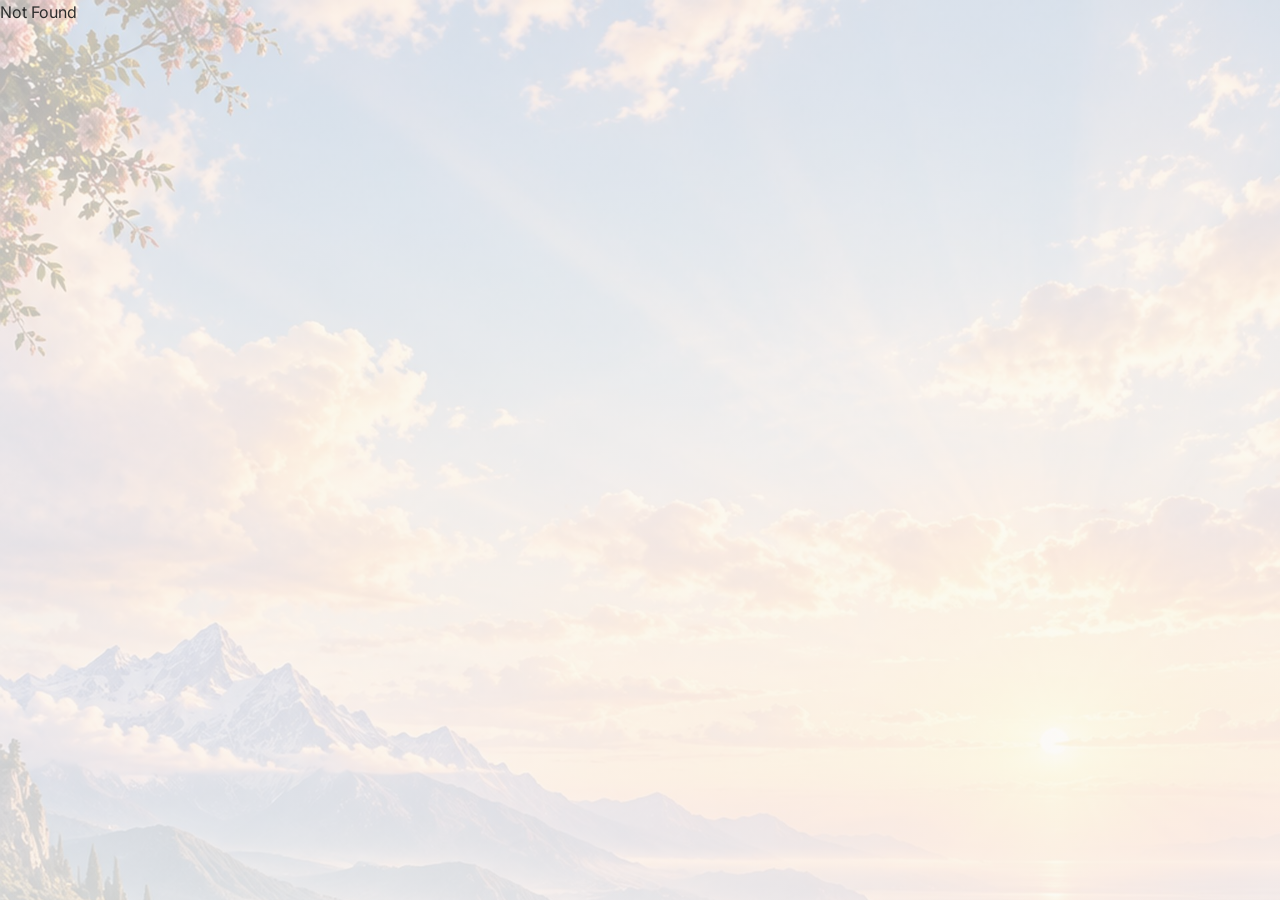
==== collection.html @ fe7832cb "Add Enlightening Vibrations site mirror from bay-aurora-blaze-jade.grok.me Static HTML pages, assets" ====
<!DOCTYPE html><html lang="en"><head><meta name="twitter:card" content="summary_large_image"><meta property="og:title" content="Enlightening Vibrations"><meta property="og:image" content="https://bay-aurora-blaze-jade.grok.me/og.jpg"><meta property="og:image:width" content="1200"><meta property="og:image:height" content="630"><meta charSet="utf-8"/><meta name="viewport" content="width=device-width, initial-scale=1"/><link rel="preload" as="image" href="assets/brand-logo-header.png"/><link rel="preload" as="image" href="assets/icon-search.svg"/><link rel="preload" as="image" href="assets/icon-user.svg"/><link rel="preload" as="image" href="assets/icon-cart.svg"/><link rel="preload" as="image" href="assets/vc-lifestyle-watching.jpg"/><link rel="preload" as="image" href="assets/vc-wallart-romance.jpg"/><link rel="preload" as="image" href="assets/vc-pillow-romance.jpg"/><link rel="preload" as="image" href="assets/vc-blanket-romance.jpg"/><link rel="preload" as="image" href="assets/vc-blanket-meditation.jpg"/><link rel="preload" as="image" href="assets/vc-journal-abundance.jpg"/><link rel="stylesheet" href="assets/styles-DirQ-Mpy.css" data-precedence="default"/><link rel="stylesheet" href="https://fonts.googleapis.com/css2?family=Cormorant+Garamond:ital,wght@0,500;0,600;0,700;1,500;1,600&amp;family=Great+Vibes&amp;family=Inter:wght@400;500;600;700&amp;display=swap" data-precedence="default"/><link rel="preload" as="image" href="assets/vc-mug-paris-cafe.jpg"/><link rel="preload" as="image" href="assets/vc-candle-ev-logo.jpg"/><link rel="preload" as="image" href="assets/vc-dream-canvas.jpg"/><link rel="preload" as="image" href="assets/vc-card-deck-visions.jpg"/><link rel="preload" as="image" href="assets/brand-logo-footer.png"/><link rel="preload" as="image" href="assets/icon-fb.svg"/><link rel="preload" as="image" href="assets/icon-ig.svg"/><link rel="preload" as="image" href="assets/icon-x.svg"/><link rel="preload" as="image" href="assets/icon-yt.svg"/><title>Vision Collection — Enlightening Vibrations</title><meta name="theme-color" content="#4B2E6F"/><meta name="description" content="Surround yourself with what you’re creating—personalized pillows, wall art, blankets, journals, candles, and more daily reminders of the life you’re making real."/><link rel="modulepreload" href="assets/index-1QzvGEkZ.js"/><link rel="modulepreload" href="assets/collection-C42Vhcyr.js"/><link rel="modulepreload" href="assets/site-chrome-ChL8i2is.js"/><link rel="icon" type="image/svg+xml" href="favicon.svg"/><link rel="manifest" href="__grok/manifest.webmanifest"/><link rel="apple-touch-icon" href="__grok/icon-180.png"/><link rel="preconnect" href="https://fonts.googleapis.com"/><link rel="preconnect" href="https://fonts.gstatic.com" crossorigin="anonymous"/><meta name="apple-mobile-web-app-title" content="Enlightening Vibrations"><meta name="apple-mobile-web-app-status-bar-style" content="black"><meta name="grok-project-id" content="01a0a848-1650-7420-8c02-9f4e0fd79ec8"><script src="https://grok.com/grok-app-builder/extensions.js" data-project-id="01a0a848-1650-7420-8c02-9f4e0fd79ec8" defer></script><meta property="grok:app_id" content="01a0a848-1650-7420-8c02-9f4e0fd79ec8"></head><body><!--$--><a class="sr-only" href="collection.html#main">Skip to content</a><header class="site-header"><div class="container header-inner"><a aria-label="Enlightening Vibrations home" href="index.html" class="logo"><img src="assets/brand-logo-header.png" alt="Enlightening Vibrations" width="108" height="68" class="logo-mark"/></a><button class="menu-toggle" type="button" aria-label="Open menu" aria-expanded="false" aria-controls="primary-nav"><span></span><span></span><span></span></button><nav class="nav-main" id="primary-nav" aria-label="Primary"><a href="index.html">Home</a><a href="create.html">Create your vision</a><a aria-current="page" class="active active" href="collection.html" data-status="active">Vision collection</a><a href="tools.html">Frequency tools</a><a href="partners.html">Partners</a><a href="mission.html">Mission</a><a href="https://bay-aurora-blaze-jade.grok.me/cdn-cgi/l/email-protection#2b5d42494e586b4e4547424c435f4e4542454c5d4249594a5f4244455805484446">Contact</a></nav><div class="header-actions"><form class="search-form" role="search" aria-label="Site search"><img src="assets/icon-search.svg" alt="" width="16" height="16"/><label class="sr-only" for="_R_d6_">Search</label><input id="_R_d6_" type="search" placeholder="Search..." name="q"/></form><button class="icon-btn" type="button" aria-label="Account" data-coming-soon="Account (opens after launch)"><img src="assets/icon-user.svg" alt="" width="18" height="18"/></button><button class="icon-btn" type="button" aria-label="Cart, 0 items" data-coming-soon="Purchasing (opens after launch)"><img src="assets/icon-cart.svg" alt="" width="18" height="18"/><span class="cart-badge" aria-hidden="true">0</span></button></div></div></header><main id="main"><section class="page-hero page-hero--vc" aria-labelledby="vc-hero"><div class="vc-dream-anim" aria-hidden="true"><div class="vc-mist vc-mist--a" style="--d:0.0s"></div><div class="vc-mist vc-mist--b" style="--d:1.4s"></div><div class="vc-mist vc-mist--c" style="--d:2.8s"></div><div class="vc-mist vc-mist--d" style="--d:4.2s"></div><span class="vc-dream-mote" style="left:40.4%;top:21.5%;--d:6.3s;--t:5.7s;--s:12px"></span><span class="vc-dream-mote" style="left:83.1%;top:64.7%;--d:0.9s;--t:7.5s;--s:4px"></span><span class="vc-dream-mote" style="left:59.6%;top:43.4%;--d:2.3s;--t:4.8s;--s:6px"></span><span class="vc-dream-star" style="left:14.3%;top:76.8%;--d:2.4s;--t:3.5s;--s:5px"></span><span class="vc-dream-star" style="left:85.6%;top:24.1%;--d:6.4s;--t:7.4s;--s:12px"></span><span class="vc-dream-star" style="left:76.7%;top:7.2%;--d:3.5s;--t:4.6s;--s:8px"></span><span class="vc-dream-star" style="left:50.1%;top:47.7%;--d:2.7s;--t:3.5s;--s:8px"></span><span class="vc-dream-mote" style="left:70.5%;top:61.3%;--d:6.2s;--t:3.3s;--s:12px"></span><span class="vc-dream-mote" style="left:39.2%;top:34.4%;--d:1.5s;--t:4.8s;--s:12px"></span><span class="vc-dream-mote" style="left:83.6%;top:66.4%;--d:4.0s;--t:5.6s;--s:8px"></span><span class="vc-dream-star" style="left:35.6%;top:64.8%;--d:3.6s;--t:5.5s;--s:7px"></span><span class="vc-dream-star" style="left:47.7%;top:59.8%;--d:6.7s;--t:6.6s;--s:8px"></span><span class="vc-dream-mote" style="left:6.2%;top:33.0%;--d:1.7s;--t:4.9s;--s:6px"></span><span class="vc-dream-mote" style="left:55.2%;top:69.6%;--d:1.0s;--t:4.5s;--s:5px"></span><span class="vc-dream-mote" style="left:73.3%;top:43.0%;--d:3.3s;--t:3.4s;--s:8px"></span><span class="vc-dream-star" style="left:94.3%;top:88.7%;--d:5.1s;--t:6.0s;--s:5px"></span><span class="vc-dream-glint" style="left:31.2%;top:58.5%;--d:2.0s;--t:7.0s;--s:6px"></span><span class="vc-dream-star" style="left:85.7%;top:84.7%;--d:1.3s;--t:6.3s;--s:3px"></span><span class="vc-dream-glint" style="left:18.6%;top:65.0%;--d:6.4s;--t:6.4s;--s:10px"></span><span class="vc-dream-star" style="left:72.9%;top:55.1%;--d:5.8s;--t:4.6s;--s:3px"></span><span class="vc-dream-star" style="left:89.4%;top:36.8%;--d:2.2s;--t:6.9s;--s:7px"></span><span class="vc-dream-glint" style="left:44.6%;top:64.9%;--d:2.8s;--t:6.6s;--s:7px"></span><span class="vc-dream-star" style="left:40.1%;top:32.1%;--d:2.6s;--t:3.7s;--s:6px"></span><span class="vc-dream-mote" style="left:33.5%;top:89.5%;--d:5.1s;--t:6.4s;--s:8px"></span><span class="vc-dream-star" style="left:4.6%;top:34.0%;--d:0.1s;--t:7.4s;--s:10px"></span><span class="vc-dream-star" style="left:66.6%;top:22.9%;--d:6.9s;--t:4.9s;--s:5px"></span><span class="vc-dream-mote" style="left:63.4%;top:22.8%;--d:5.5s;--t:3.6s;--s:6px"></span><span class="vc-dream-mote" style="left:71.7%;top:64.1%;--d:3.7s;--t:3.3s;--s:5px"></span><span class="vc-dream-star" style="left:89.1%;top:34.3%;--d:3.9s;--t:6.1s;--s:6px"></span><span class="vc-dream-star" style="left:92.1%;top:23.3%;--d:2.7s;--t:6.5s;--s:3px"></span><span class="vc-dream-mote" style="left:52.6%;top:72.3%;--d:7.0s;--t:4.7s;--s:4px"></span><span class="vc-dream-star" style="left:32.7%;top:22.9%;--d:5.5s;--t:4.8s;--s:10px"></span><span class="vc-dream-star" style="left:14.4%;top:15.4%;--d:2.2s;--t:6.1s;--s:5px"></span><span class="vc-dream-mote" style="left:38.6%;top:69.7%;--d:2.1s;--t:6.9s;--s:4px"></span><span class="vc-dream-mote" style="left:37.9%;top:48.7%;--d:4.3s;--t:5.6s;--s:6px"></span><span class="vc-dream-star" style="left:38.0%;top:23.8%;--d:5.0s;--t:3.6s;--s:3px"></span><span class="vc-dream-star" style="left:25.6%;top:42.7%;--d:6.5s;--t:2.9s;--s:6px"></span><span class="vc-dream-mote" style="left:81.5%;top:27.6%;--d:2.6s;--t:6.1s;--s:10px"></span><span class="vc-dream-glint" style="left:33.2%;top:36.9%;--d:2.1s;--t:5.6s;--s:12px"></span><span class="vc-dream-glint" style="left:32.9%;top:73.4%;--d:0.1s;--t:4.5s;--s:7px"></span><span class="vc-dream-star" style="left:51.0%;top:60.2%;--d:5.3s;--t:3.6s;--s:5px"></span><span class="vc-dream-mote" style="left:6.1%;top:31.1%;--d:3.3s;--t:4.6s;--s:5px"></span><span class="vc-dream-star" style="left:13.4%;top:31.8%;--d:5.4s;--t:7.0s;--s:5px"></span><span class="vc-dream-mote" style="left:24.4%;top:26.9%;--d:2.3s;--t:5.1s;--s:5px"></span><span class="vc-dream-mote" style="left:87.8%;top:27.1%;--d:1.8s;--t:4.0s;--s:5px"></span><span class="vc-dream-star" style="left:18.5%;top:64.4%;--d:4.2s;--t:7.2s;--s:7px"></span><span class="vc-dream-mote" style="left:13.2%;top:11.6%;--d:4.4s;--t:7.2s;--s:5px"></span><span class="vc-dream-mote" style="left:64.5%;top:43.9%;--d:6.2s;--t:7.4s;--s:10px"></span><span class="vc-dream-mote" style="left:91.7%;top:10.0%;--d:0.8s;--t:5.0s;--s:8px"></span><span class="vc-dream-star" style="left:64.7%;top:39.6%;--d:1.7s;--t:6.0s;--s:4px"></span><span class="vc-dream-mote" style="left:21.9%;top:50.7%;--d:5.7s;--t:6.5s;--s:5px"></span><span class="vc-dream-mote" style="left:66.1%;top:40.9%;--d:5.2s;--t:6.7s;--s:7px"></span><span class="vc-dream-star" style="left:88.2%;top:42.2%;--d:3.5s;--t:5.2s;--s:8px"></span><span class="vc-dream-star" style="left:71.8%;top:5.6%;--d:3.7s;--t:3.6s;--s:8px"></span><span class="vc-dream-star" style="left:4.6%;top:65.6%;--d:5.8s;--t:4.1s;--s:12px"></span><span class="vc-dream-glint" style="left:53.7%;top:55.3%;--d:2.9s;--t:4.2s;--s:5px"></span><span class="vc-dream-mote" style="left:51.9%;top:32.7%;--d:2.0s;--t:3.1s;--s:5px"></span><span class="vc-dream-star" style="left:44.9%;top:39.5%;--d:4.6s;--t:3.9s;--s:8px"></span><span class="vc-dream-glint" style="left:55.4%;top:65.9%;--d:4.6s;--t:4.4s;--s:4px"></span><span class="vc-dream-mote" style="left:41.8%;top:79.7%;--d:1.1s;--t:5.4s;--s:4px"></span><span class="vc-dream-star" style="left:59.3%;top:83.1%;--d:0.9s;--t:3.9s;--s:5px"></span><span class="vc-dream-star" style="left:58.4%;top:63.3%;--d:2.7s;--t:3.3s;--s:5px"></span><span class="vc-dream-mote" style="left:72.3%;top:58.3%;--d:0.3s;--t:3.9s;--s:5px"></span><span class="vc-dream-star" style="left:55.3%;top:48.9%;--d:2.8s;--t:4.1s;--s:10px"></span><span class="vc-dream-glint" style="left:43.2%;top:80.8%;--d:4.8s;--t:2.8s;--s:4px"></span><span class="vc-dream-glint" style="left:49.8%;top:52.4%;--d:0.0s;--t:3.0s;--s:4px"></span><span class="vc-dream-star" style="left:88.0%;top:60.9%;--d:3.6s;--t:4.8s;--s:4px"></span><span class="vc-dream-star" style="left:52.4%;top:31.6%;--d:4.7s;--t:2.6s;--s:10px"></span><span class="vc-dream-mote" style="left:50.5%;top:72.9%;--d:3.4s;--t:3.3s;--s:6px"></span><span class="vc-dream-glint" style="left:57.7%;top:47.2%;--d:4.8s;--t:5.4s;--s:8px"></span><span class="vc-dream-glint" style="left:67.2%;top:28.4%;--d:3.5s;--t:4.3s;--s:6px"></span><span class="vc-dream-mote" style="left:51.0%;top:28.0%;--d:0.3s;--t:3.0s;--s:6px"></span><span class="vc-dream-mote" style="left:50.8%;top:44.1%;--d:4.6s;--t:2.3s;--s:5px"></span><span class="vc-dream-glint" style="left:73.5%;top:63.3%;--d:2.5s;--t:4.9s;--s:6px"></span><span class="vc-dream-mote" style="left:64.7%;top:64.1%;--d:0.5s;--t:4.8s;--s:6px"></span><span class="vc-dream-star" style="left:73.4%;top:71.5%;--d:0.8s;--t:4.1s;--s:6px"></span><span class="vc-dream-star" style="left:47.6%;top:69.7%;--d:1.5s;--t:5.0s;--s:10px"></span><span class="vc-dream-glint" style="left:64.8%;top:26.1%;--d:2.2s;--t:3.6s;--s:4px"></span><span class="vc-dream-mote" style="left:68.7%;top:73.8%;--d:2.4s;--t:3.1s;--s:6px"></span><span class="vc-dream-glint" style="left:32.4%;top:66.7%;--d:4.6s;--t:4.4s;--s:4px"></span></div><div class="container"><p class="eyebrow">Vision Collection</p><h1 id="vc-hero">Live Inside Your Dream</h1><p>Bring what you’re creating into everyday life—art, textiles, and rituals that keep the dream close.</p></div></section><section class="mission-content vc-wrap"><div class="container"><p class="mission-lead">See yourself in the life you desire, then surround yourself with it. Fill your environment with artful reminders of what you’re creating—pillows, blankets, wall art, journals, and more. Keep your vision always in view.</p><div class="vc-feature"><img src="assets/vc-lifestyle-watching.jpg" alt="Woman outdoors watching her personalized romance vision video on a laptop at sunset" width="1400" height="800"/><div class="vc-feature-copy"><p class="eyebrow">Featured scene</p><h2>Romance on the shore</h2><p>A love story you can live with—hand in hand at golden hour. Start with a personalized photo or video, then carry the same scene into your space.</p><a class="btn btn-primary" href="create.html">Create this scene →</a></div></div><section class="vc-immerse" aria-labelledby="vc-immerse-title"><div class="vc-immerse-inner"><p class="eyebrow">Vision Collection</p><h2 id="vc-immerse-title">Live Inside What You’re Creating</h2><p class="vc-immerse-sub">Artfully designed print-on-demand pieces to surround you with beauty and intention.</p><div class="vc-immerse-grid vc-immerse-grid--continue"><article class="vc-mini-card vc-mini-card--landscape"><img src="assets/vc-wallart-romance.jpg" alt="Landscape relationship wall art in a white wood frame above a console table with vase—couple on the beach at sunset" width="800" height="600"/><h3>Relationship Wall Art</h3><a href="collection.html#" data-coming-soon="Relationship Wall Art">Shop now</a></article><article class="vc-mini-card"><img src="assets/vc-pillow-romance.jpg" alt="Relationship throw pillow with beach sunset couple" width="600" height="480"/><h3>Relationship Pillow</h3><a href="collection.html#" data-coming-soon="Relationship Pillow">Shop now</a></article><article class="vc-mini-card"><img src="assets/vc-blanket-romance.jpg" alt="Relationship throw blanket with romantic beach sunset scene" width="600" height="480"/><h3>Relationship Throw Blanket</h3><a href="collection.html#" data-coming-soon="Relationship Throw Blanket">Shop now</a></article><article class="vc-mini-card"><img src="assets/vc-blanket-meditation.jpg" alt="Meditation throw blanket with temple lotus scene on a white sofa" width="600" height="480"/><h3>Meditation Throw</h3><a href="collection.html#" data-coming-soon="Meditation Throw">Shop now</a></article><article class="vc-mini-card"><img src="assets/vc-journal-abundance.jpg" alt="Abundance journal hardcover with wealth vision cover art" width="600" height="480"/><h3>Abundance Journal</h3><a href="collection.html#" data-coming-soon="Abundance Journal">Shop now</a></article><article class="vc-mini-card"><img src="assets/vc-mug-paris-cafe.jpg" alt="Personalized Paris vision mug on a cafe table" width="600" height="480"/><h3>Vision Mug</h3><a href="collection.html#" data-coming-soon="Vision Mug">From $32</a></article><article class="vc-mini-card"><img src="assets/vc-candle-ev-logo.jpg" alt="Short white glass Vision Candle with colorful Enlightening Vibrations lotus logo, lit by a long match" width="1000" height="1000"/><h3>Vision Candle</h3><a href="collection.html#" data-coming-soon="Vision Candle">Shop now</a></article><article class="vc-mini-card"><img src="assets/vc-dream-canvas.jpg" alt="Dream canvas — mystical blue forest with a couple silhouetted in glowing light" width="1000" height="800"/><h3>Dream Canvas</h3><a href="create.html">Start with your photo →</a></article><article class="vc-mini-card vc-mini-card--wide"><img src="assets/vc-card-deck-visions.jpg" alt="Vision card deck fanned out with crystals — Inspired Travel, Freedom &amp; Flow, and abundance affirmations" width="900" height="600"/><h3>Vision Card Deck</h3><p class="vc-mini-blurb">Oracle-style cards featuring your scenes—plus affirmation backs like “I easily receive and give financial abundance.”</p><a href="collection.html#" data-coming-soon="Vision Card Deck">Shop now</a></article></div></div></section><div class="mission-cta-band mission-cta-band--magic vc-cta-dream" style="margin-top:3rem"><div class="vc-cta-dream-bg" aria-hidden="true"></div><div class="mission-cta-sparks" aria-hidden="true"><span class="spark spark--star spark--md spark--blink" style="left:12%;top:28%;--d:0.4s;--t:1.8s"></span><span class="spark spark--dot spark--sm spark--blink" style="left:22%;top:62%;--d:1.1s;--t:2.1s"></span><span class="spark spark--star spark--lg spark--blink" style="left:35%;top:18%;--d:0.2s;--t:1.5s"></span><span class="spark spark--star spark--sm spark--blink" style="left:48%;top:72%;--d:1.6s;--t:2.4s"></span><span class="spark spark--dot spark--md spark--blink" style="left:58%;top:34%;--d:0.8s;--t:1.7s"></span><span class="spark spark--star spark--md spark--blink" style="left:68%;top:58%;--d:2.0s;--t:2.2s"></span><span class="spark spark--star spark--sm spark--blink" style="left:78%;top:22%;--d:0.5s;--t:1.9s"></span><span class="spark spark--dot spark--sm spark--blink" style="left:88%;top:66%;--d:1.3s;--t:2.0s"></span><span class="spark spark--star spark--lg spark--blink" style="left:18%;top:78%;--d:2.2s;--t:1.6s"></span><span class="spark spark--star spark--md spark--blink" style="left:42%;top:42%;--d:0.9s;--t:2.3s"></span><span class="spark spark--dot spark--lg spark--blink" style="left:72%;top:40%;--d:1.7s;--t:1.4s"></span><span class="spark spark--star spark--sm spark--blink" style="left:92%;top:48%;--d:0.3s;--t:2.5s"></span><span class="spark spark--star spark--md spark--blink" style="left:8%;top:48%;--d:1.4s;--t:1.9s"></span><span class="spark spark--dot spark--sm spark--blink" style="left:55%;top:16%;--d:2.1s;--t:2.0s"></span><span class="spark spark--star spark--sm spark--blink" style="left:30%;top:55%;--d:0.6s;--t:1.7s"></span><span class="spark spark--star spark--md spark--blink" style="left:5%;top:20%;--d:0.1s;--t:2.0s"></span><span class="spark spark--dot spark--sm spark--blink" style="left:15%;top:40%;--d:1.0s;--t:1.8s"></span><span class="spark spark--star spark--lg spark--blink" style="left:25%;top:70%;--d:1.9s;--t:2.2s"></span><span class="spark spark--star spark--sm spark--blink" style="left:38%;top:12%;--d:0.7s;--t:1.6s"></span><span class="spark spark--dot spark--md spark--blink" style="left:50%;top:55%;--d:2.3s;--t:2.1s"></span><span class="spark spark--star spark--md spark--blink" style="left:62%;top:25%;--d:0.4s;--t:1.9s"></span><span class="spark spark--star spark--sm spark--blink" style="left:74%;top:75%;--d:1.5s;--t:2.4s"></span><span class="spark spark--dot spark--lg spark--blink" style="left:82%;top:38%;--d:2.6s;--t:1.7s"></span><span class="spark spark--star spark--md spark--blink" style="left:95%;top:58%;--d:0.8s;--t:2.0s"></span><span class="spark spark--star spark--sm spark--blink" style="left:45%;top:85%;--d:1.2s;--t:1.5s"></span></div><div class="mission-cta-inner"><p class="mission-cta-sparkle" aria-hidden="true">✦   ✧   ✦</p><h2>Your dream, in your everyday</h2><p>Create the photo or video first—then we’ll help you surround yourself with matching pieces.</p><a class="btn btn-teal btn-lg mission-cta-btn" href="create.html">Start creating →</a></div></div></div></section></main><footer class="site-footer"><div class="container footer-inner"><div class="footer-brand"><img class="logo-footer" src="assets/brand-logo-footer.png" alt="Enlightening Vibrations" width="160" height="122"/><p class="footer-tagline">A Higher Vibration. A Brighter You.</p><div class="socials" aria-label="Social media"><a href="collection.html#" data-coming-soon="Facebook" aria-label="Facebook"><img src="assets/icon-fb.svg" alt="" width="16" height="16"/></a><a href="collection.html#" data-coming-soon="Instagram" aria-label="Instagram"><img src="assets/icon-ig.svg" alt="" width="16" height="16"/></a><a href="collection.html#" data-coming-soon="X" aria-label="X"><img src="assets/icon-x.svg" alt="" width="16" height="16"/></a><a href="collection.html#" data-coming-soon="YouTube" aria-label="YouTube"><img src="assets/icon-yt.svg" alt="" width="16" height="16"/></a></div></div><div class="footer-col"><h4>Join Our Community</h4><p>Receive inspiration, new products, and special offerings.</p><form class="newsletter-form"><label class="sr-only" for="_R_d6H1_">Email address</label><input id="_R_d6H1_" type="email" placeholder="Your email address" required="" autoComplete="email" name="email"/><button class="btn btn-teal" type="submit">Subscribe</button></form></div><div class="footer-col"><h4>Explore</h4><ul><li><a href="index.html">Home</a></li><li><a href="create.html">Create Your Vision</a></li><li><a class="active" href="collection.html" data-status="active" aria-current="page">Vision Collection</a></li><li><a href="tools.html">Frequency Tools</a></li><li><a href="partners.html">Partners</a></li><li><a href="mission.html">Mission</a></li><li><a href="https://bay-aurora-blaze-jade.grok.me/cdn-cgi/l/email-protection#65130c07001625000b090c020d11000b0c0b02130c071704110c0a0b164b060a08">Contact</a></li></ul></div><div class="footer-col"><h4>Customer Care</h4><ul><li><a href="collection.html#" data-coming-soon="FAQ">FAQ</a></li><li><a href="collection.html#" data-coming-soon="Shipping">Shipping</a></li><li><a href="collection.html#" data-coming-soon="Returns">Returns &amp; Refunds</a></li><li><a href="https://bay-aurora-blaze-jade.grok.me/cdn-cgi/l/email-protection#32445b50574172575c5e5b555a46575c5b5c55445b504053465b5d5c411c515d5f">Contact</a></li><li><a href="create.html">Create Your Vision Form</a></li></ul></div><div class="footer-col"><h4>Legal</h4><ul><li><a href="collection.html#" data-coming-soon="Privacy Policy">Privacy Policy</a></li><li><a href="collection.html#" data-coming-soon="Terms">Terms &amp; Conditions</a></li><li><a href="collection.html#" data-coming-soon="Accessibility">Accessibility</a></li></ul></div></div><div class="container footer-bottom"><p>© 2026 Enlightening Vibrations.</p></div></footer><div class="toast" role="status" aria-live="polite"></div><button type="button" class="gg-fab" aria-expanded="false" aria-controls="vibration-guide"><span class="gg-fab-mark" aria-hidden="true"><svg xmlns="http://www.w3.org/2000/svg" width="18" height="18" viewBox="0 0 24 24" fill="none" stroke="currentColor" stroke-width="2" stroke-linecap="round" stroke-linejoin="round" class="lucide lucide-audio-lines" aria-hidden="true"><path d="M2 10v3"></path><path d="M6 6v11"></path><path d="M10 3v18"></path><path d="M14 8v7"></path><path d="M18 5v13"></path><path d="M22 10v3"></path></svg></span><span class="gg-fab-label">Ask the Guide</span></button><!--/$--><script data-cfasync="false" src="cdn-cgi/scripts/5c5dd728/cloudflare-static/email-decode.min.js"></script><script class="$tsr" id="$tsr-stream-barrier">(self.$R=self.$R||{})["tsr"]=[];self.$_TSR={h(){this.hydrated=!0,this.c()},e(){this.streamEnded=!0,this.c()},c(){this.hydrated&&this.streamEnded&&(delete self.$_TSR,delete self.$R.tsr)},p(e){this.initialized?e():this.buffer.push(e)},buffer:[]};$_TSR.router=($R=>$R[0]={manifest:$R[1]={routes:$R[2]={__root__:$R[3]={preloads:$R[4]=["/assets/index-1QzvGEkZ.js"],scripts:$R[5]=[$R[6]={attrs:$R[7]={type:"module",async:!0,src:"/assets/index-1QzvGEkZ.js"}}]},"/collection":$R[8]={preloads:$R[9]=["/assets/collection-C42Vhcyr.js","/assets/site-chrome-ChL8i2is.js"]}}},matches:$R[10]=[$R[11]={i:"__root__",u:1790783462347,s:"success",ssr:!0},$R[12]={i:"collectioncollection",u:1790783462347,s:"success",ssr:!0}]})($R["tsr"]);$_TSR.e();document.currentScript.remove()</script><script type="module" async="" src="assets/index-1QzvGEkZ.js"></script></body></html>
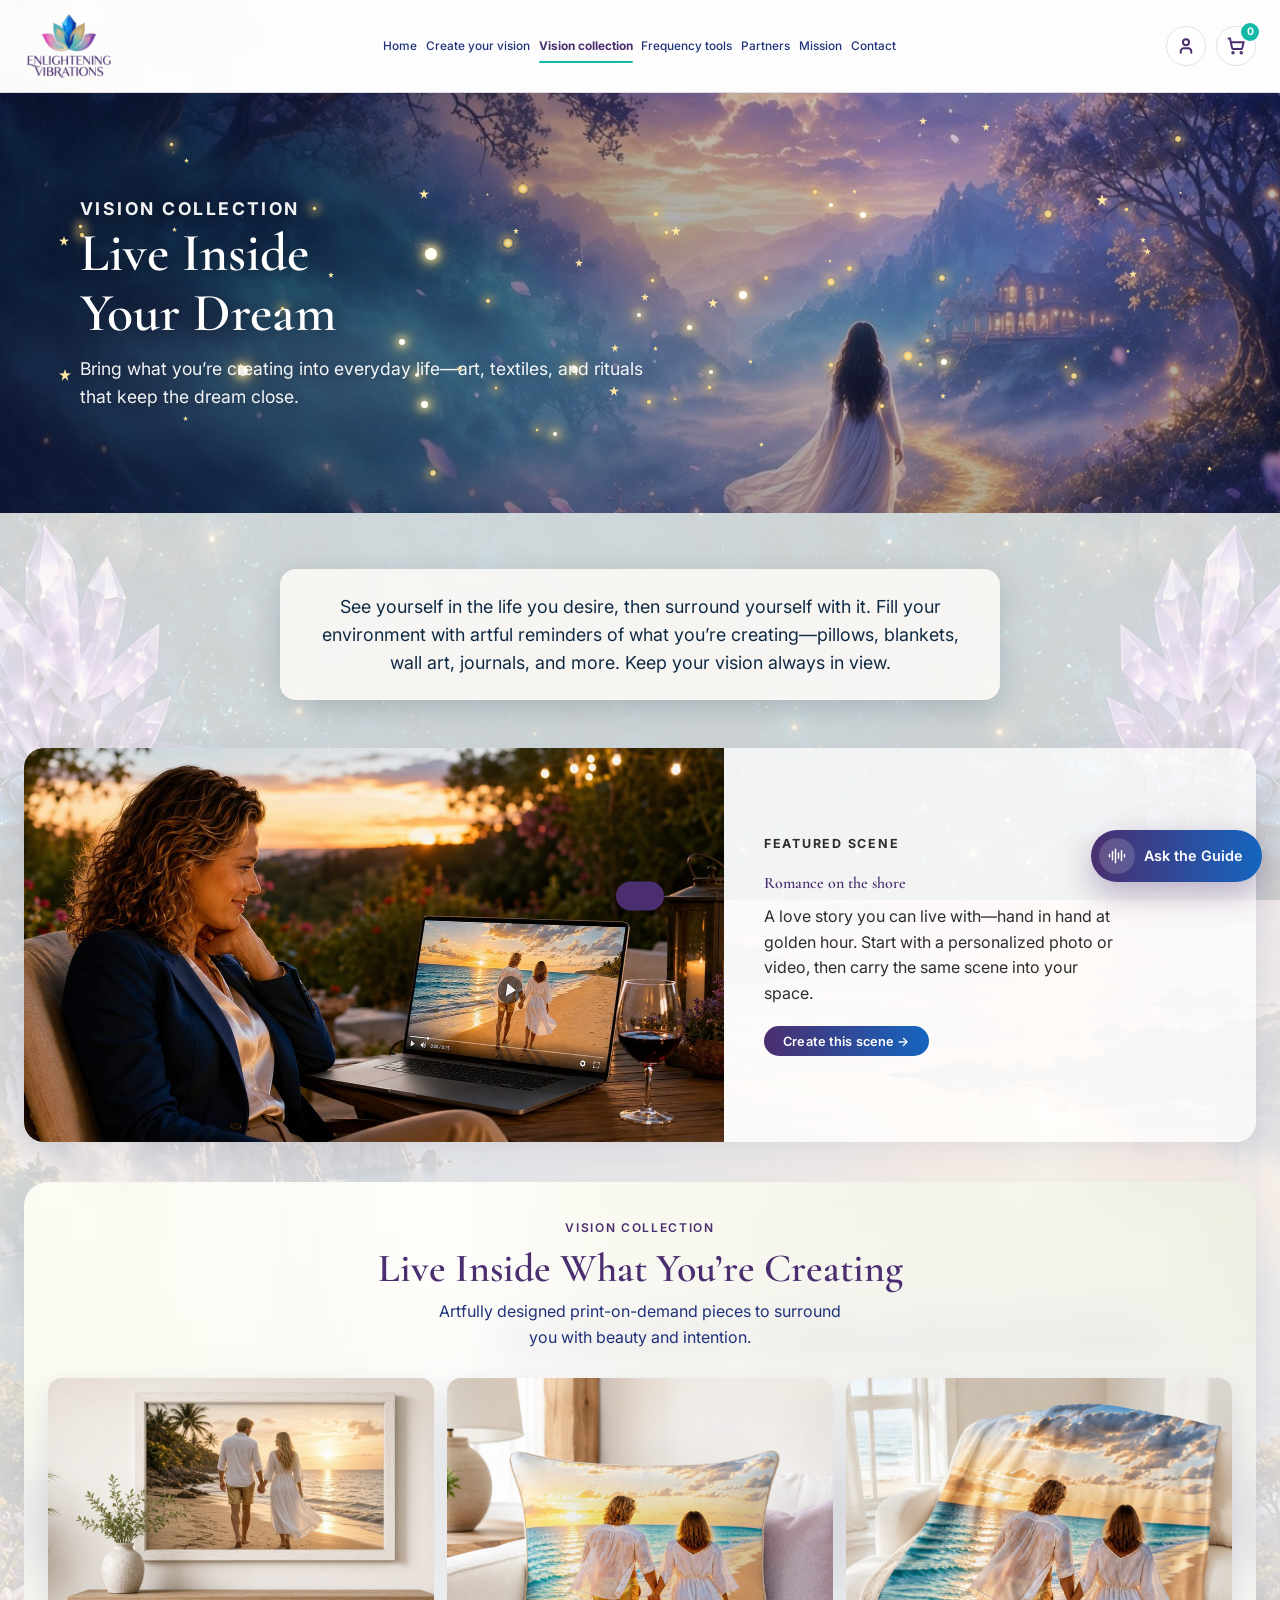
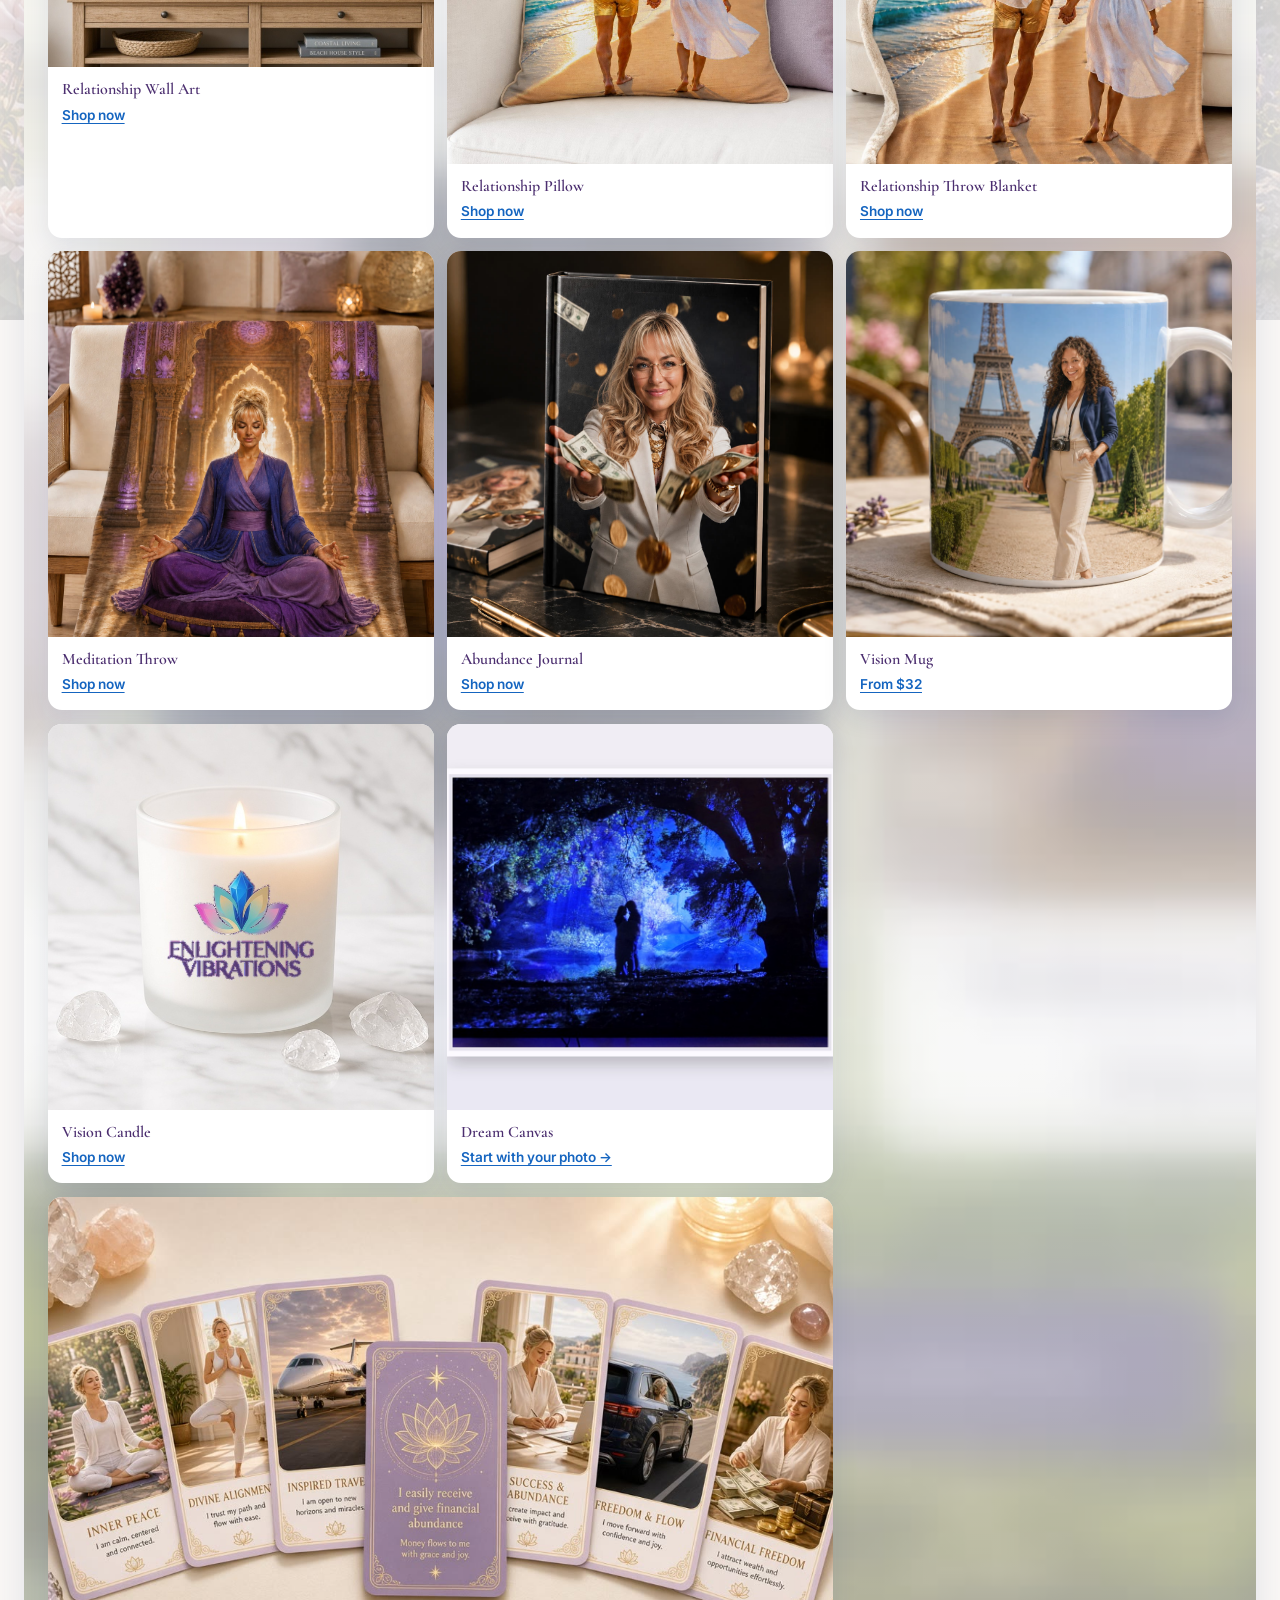
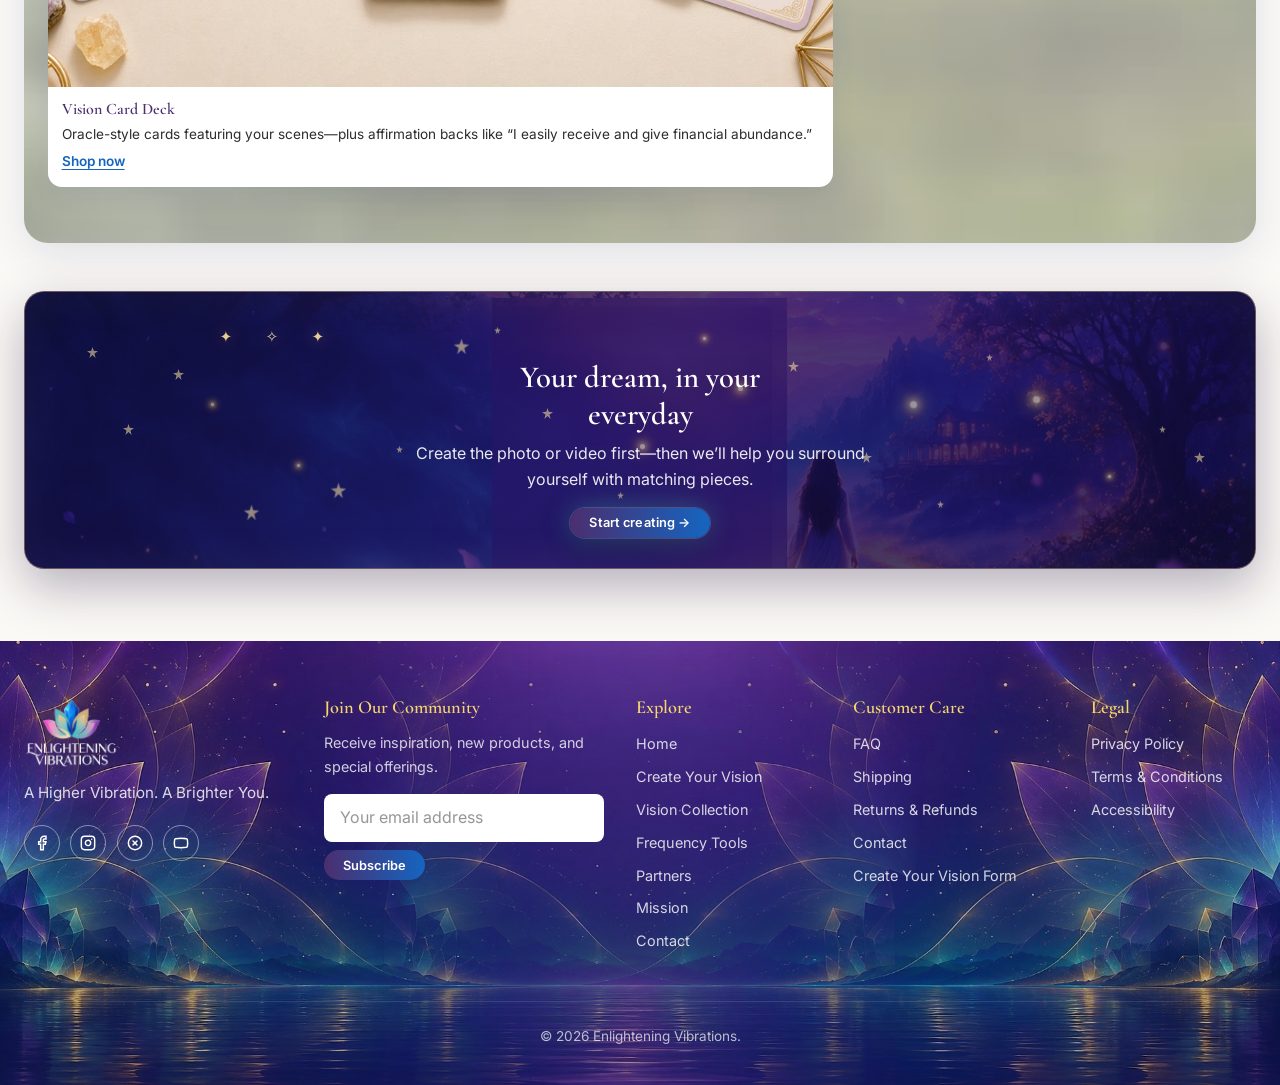
==== commit fd4b09b2: "Load the site with one React copy so the homepage can render. The dream-photo script now parses, eve" ====
--- a/collection.html
+++ b/collection.html
@@ -1 +1 @@
-<!DOCTYPE html><html lang="en"><head><meta name="twitter:card" content="summary_large_image"><meta property="og:title" content="Enlightening Vibrations"><meta property="og:image" content="https://bay-aurora-blaze-jade.grok.me/og.jpg"><meta property="og:image:width" content="1200"><meta property="og:image:height" content="630"><meta charSet="utf-8"/><meta name="viewport" content="width=device-width, initial-scale=1"/><link rel="preload" as="image" href="assets/brand-logo-header.png"/><link rel="preload" as="image" href="assets/icon-search.svg"/><link rel="preload" as="image" href="assets/icon-user.svg"/><link rel="preload" as="image" href="assets/icon-cart.svg"/><link rel="preload" as="image" href="assets/vc-lifestyle-watching.jpg"/><link rel="preload" as="image" href="assets/vc-wallart-romance.jpg"/><link rel="preload" as="image" href="assets/vc-pillow-romance.jpg"/><link rel="preload" as="image" href="assets/vc-blanket-romance.jpg"/><link rel="preload" as="image" href="assets/vc-blanket-meditation.jpg"/><link rel="preload" as="image" href="assets/vc-journal-abundance.jpg"/><link rel="stylesheet" href="assets/styles-DirQ-Mpy.css" data-precedence="default"/><link rel="stylesheet" href="https://fonts.googleapis.com/css2?family=Cormorant+Garamond:ital,wght@0,500;0,600;0,700;1,500;1,600&amp;family=Great+Vibes&amp;family=Inter:wght@400;500;600;700&amp;display=swap" data-precedence="default"/><link rel="preload" as="image" href="assets/vc-mug-paris-cafe.jpg"/><link rel="preload" as="image" href="assets/vc-candle-ev-logo.jpg"/><link rel="preload" as="image" href="assets/vc-dream-canvas.jpg"/><link rel="preload" as="image" href="assets/vc-card-deck-visions.jpg"/><link rel="preload" as="image" href="assets/brand-logo-footer.png"/><link rel="preload" as="image" href="assets/icon-fb.svg"/><link rel="preload" as="image" href="assets/icon-ig.svg"/><link rel="preload" as="image" href="assets/icon-x.svg"/><link rel="preload" as="image" href="assets/icon-yt.svg"/><title>Vision Collection — Enlightening Vibrations</title><meta name="theme-color" content="#4B2E6F"/><meta name="description" content="Surround yourself with what you’re creating—personalized pillows, wall art, blankets, journals, candles, and more daily reminders of the life you’re making real."/><link rel="modulepreload" href="assets/index-1QzvGEkZ.js"/><link rel="modulepreload" href="assets/collection-C42Vhcyr.js"/><link rel="modulepreload" href="assets/site-chrome-ChL8i2is.js"/><link rel="icon" type="image/svg+xml" href="favicon.svg"/><link rel="manifest" href="__grok/manifest.webmanifest"/><link rel="apple-touch-icon" href="__grok/icon-180.png"/><link rel="preconnect" href="https://fonts.googleapis.com"/><link rel="preconnect" href="https://fonts.gstatic.com" crossorigin="anonymous"/><meta name="apple-mobile-web-app-title" content="Enlightening Vibrations"><meta name="apple-mobile-web-app-status-bar-style" content="black"><meta name="grok-project-id" content="01a0a848-1650-7420-8c02-9f4e0fd79ec8"><script src="https://grok.com/grok-app-builder/extensions.js" data-project-id="01a0a848-1650-7420-8c02-9f4e0fd79ec8" defer></script><meta property="grok:app_id" content="01a0a848-1650-7420-8c02-9f4e0fd79ec8"></head><body><!--$--><a class="sr-only" href="collection.html#main">Skip to content</a><header class="site-header"><div class="container header-inner"><a aria-label="Enlightening Vibrations home" href="index.html" class="logo"><img src="assets/brand-logo-header.png" alt="Enlightening Vibrations" width="108" height="68" class="logo-mark"/></a><button class="menu-toggle" type="button" aria-label="Open menu" aria-expanded="false" aria-controls="primary-nav"><span></span><span></span><span></span></button><nav class="nav-main" id="primary-nav" aria-label="Primary"><a href="index.html">Home</a><a href="create.html">Create your vision</a><a aria-current="page" class="active active" href="collection.html" data-status="active">Vision collection</a><a href="tools.html">Frequency tools</a><a href="partners.html">Partners</a><a href="mission.html">Mission</a><a href="https://bay-aurora-blaze-jade.grok.me/cdn-cgi/l/email-protection#2b5d42494e586b4e4547424c435f4e4542454c5d4249594a5f4244455805484446">Contact</a></nav><div class="header-actions"><form class="search-form" role="search" aria-label="Site search"><img src="assets/icon-search.svg" alt="" width="16" height="16"/><label class="sr-only" for="_R_d6_">Search</label><input id="_R_d6_" type="search" placeholder="Search..." name="q"/></form><button class="icon-btn" type="button" aria-label="Account" data-coming-soon="Account (opens after launch)"><img src="assets/icon-user.svg" alt="" width="18" height="18"/></button><button class="icon-btn" type="button" aria-label="Cart, 0 items" data-coming-soon="Purchasing (opens after launch)"><img src="assets/icon-cart.svg" alt="" width="18" height="18"/><span class="cart-badge" aria-hidden="true">0</span></button></div></div></header><main id="main"><section class="page-hero page-hero--vc" aria-labelledby="vc-hero"><div class="vc-dream-anim" aria-hidden="true"><div class="vc-mist vc-mist--a" style="--d:0.0s"></div><div class="vc-mist vc-mist--b" style="--d:1.4s"></div><div class="vc-mist vc-mist--c" style="--d:2.8s"></div><div class="vc-mist vc-mist--d" style="--d:4.2s"></div><span class="vc-dream-mote" style="left:40.4%;top:21.5%;--d:6.3s;--t:5.7s;--s:12px"></span><span class="vc-dream-mote" style="left:83.1%;top:64.7%;--d:0.9s;--t:7.5s;--s:4px"></span><span class="vc-dream-mote" style="left:59.6%;top:43.4%;--d:2.3s;--t:4.8s;--s:6px"></span><span class="vc-dream-star" style="left:14.3%;top:76.8%;--d:2.4s;--t:3.5s;--s:5px"></span><span class="vc-dream-star" style="left:85.6%;top:24.1%;--d:6.4s;--t:7.4s;--s:12px"></span><span class="vc-dream-star" style="left:76.7%;top:7.2%;--d:3.5s;--t:4.6s;--s:8px"></span><span class="vc-dream-star" style="left:50.1%;top:47.7%;--d:2.7s;--t:3.5s;--s:8px"></span><span class="vc-dream-mote" style="left:70.5%;top:61.3%;--d:6.2s;--t:3.3s;--s:12px"></span><span class="vc-dream-mote" style="left:39.2%;top:34.4%;--d:1.5s;--t:4.8s;--s:12px"></span><span class="vc-dream-mote" style="left:83.6%;top:66.4%;--d:4.0s;--t:5.6s;--s:8px"></span><span class="vc-dream-star" style="left:35.6%;top:64.8%;--d:3.6s;--t:5.5s;--s:7px"></span><span class="vc-dream-star" style="left:47.7%;top:59.8%;--d:6.7s;--t:6.6s;--s:8px"></span><span class="vc-dream-mote" style="left:6.2%;top:33.0%;--d:1.7s;--t:4.9s;--s:6px"></span><span class="vc-dream-mote" style="left:55.2%;top:69.6%;--d:1.0s;--t:4.5s;--s:5px"></span><span class="vc-dream-mote" style="left:73.3%;top:43.0%;--d:3.3s;--t:3.4s;--s:8px"></span><span class="vc-dream-star" style="left:94.3%;top:88.7%;--d:5.1s;--t:6.0s;--s:5px"></span><span class="vc-dream-glint" style="left:31.2%;top:58.5%;--d:2.0s;--t:7.0s;--s:6px"></span><span class="vc-dream-star" style="left:85.7%;top:84.7%;--d:1.3s;--t:6.3s;--s:3px"></span><span class="vc-dream-glint" style="left:18.6%;top:65.0%;--d:6.4s;--t:6.4s;--s:10px"></span><span class="vc-dream-star" style="left:72.9%;top:55.1%;--d:5.8s;--t:4.6s;--s:3px"></span><span class="vc-dream-star" style="left:89.4%;top:36.8%;--d:2.2s;--t:6.9s;--s:7px"></span><span class="vc-dream-glint" style="left:44.6%;top:64.9%;--d:2.8s;--t:6.6s;--s:7px"></span><span class="vc-dream-star" style="left:40.1%;top:32.1%;--d:2.6s;--t:3.7s;--s:6px"></span><span class="vc-dream-mote" style="left:33.5%;top:89.5%;--d:5.1s;--t:6.4s;--s:8px"></span><span class="vc-dream-star" style="left:4.6%;top:34.0%;--d:0.1s;--t:7.4s;--s:10px"></span><span class="vc-dream-star" style="left:66.6%;top:22.9%;--d:6.9s;--t:4.9s;--s:5px"></span><span class="vc-dream-mote" style="left:63.4%;top:22.8%;--d:5.5s;--t:3.6s;--s:6px"></span><span class="vc-dream-mote" style="left:71.7%;top:64.1%;--d:3.7s;--t:3.3s;--s:5px"></span><span class="vc-dream-star" style="left:89.1%;top:34.3%;--d:3.9s;--t:6.1s;--s:6px"></span><span class="vc-dream-star" style="left:92.1%;top:23.3%;--d:2.7s;--t:6.5s;--s:3px"></span><span class="vc-dream-mote" style="left:52.6%;top:72.3%;--d:7.0s;--t:4.7s;--s:4px"></span><span class="vc-dream-star" style="left:32.7%;top:22.9%;--d:5.5s;--t:4.8s;--s:10px"></span><span class="vc-dream-star" style="left:14.4%;top:15.4%;--d:2.2s;--t:6.1s;--s:5px"></span><span class="vc-dream-mote" style="left:38.6%;top:69.7%;--d:2.1s;--t:6.9s;--s:4px"></span><span class="vc-dream-mote" style="left:37.9%;top:48.7%;--d:4.3s;--t:5.6s;--s:6px"></span><span class="vc-dream-star" style="left:38.0%;top:23.8%;--d:5.0s;--t:3.6s;--s:3px"></span><span class="vc-dream-star" style="left:25.6%;top:42.7%;--d:6.5s;--t:2.9s;--s:6px"></span><span class="vc-dream-mote" style="left:81.5%;top:27.6%;--d:2.6s;--t:6.1s;--s:10px"></span><span class="vc-dream-glint" style="left:33.2%;top:36.9%;--d:2.1s;--t:5.6s;--s:12px"></span><span class="vc-dream-glint" style="left:32.9%;top:73.4%;--d:0.1s;--t:4.5s;--s:7px"></span><span class="vc-dream-star" style="left:51.0%;top:60.2%;--d:5.3s;--t:3.6s;--s:5px"></span><span class="vc-dream-mote" style="left:6.1%;top:31.1%;--d:3.3s;--t:4.6s;--s:5px"></span><span class="vc-dream-star" style="left:13.4%;top:31.8%;--d:5.4s;--t:7.0s;--s:5px"></span><span class="vc-dream-mote" style="left:24.4%;top:26.9%;--d:2.3s;--t:5.1s;--s:5px"></span><span class="vc-dream-mote" style="left:87.8%;top:27.1%;--d:1.8s;--t:4.0s;--s:5px"></span><span class="vc-dream-star" style="left:18.5%;top:64.4%;--d:4.2s;--t:7.2s;--s:7px"></span><span class="vc-dream-mote" style="left:13.2%;top:11.6%;--d:4.4s;--t:7.2s;--s:5px"></span><span class="vc-dream-mote" style="left:64.5%;top:43.9%;--d:6.2s;--t:7.4s;--s:10px"></span><span class="vc-dream-mote" style="left:91.7%;top:10.0%;--d:0.8s;--t:5.0s;--s:8px"></span><span class="vc-dream-star" style="left:64.7%;top:39.6%;--d:1.7s;--t:6.0s;--s:4px"></span><span class="vc-dream-mote" style="left:21.9%;top:50.7%;--d:5.7s;--t:6.5s;--s:5px"></span><span class="vc-dream-mote" style="left:66.1%;top:40.9%;--d:5.2s;--t:6.7s;--s:7px"></span><span class="vc-dream-star" style="left:88.2%;top:42.2%;--d:3.5s;--t:5.2s;--s:8px"></span><span class="vc-dream-star" style="left:71.8%;top:5.6%;--d:3.7s;--t:3.6s;--s:8px"></span><span class="vc-dream-star" style="left:4.6%;top:65.6%;--d:5.8s;--t:4.1s;--s:12px"></span><span class="vc-dream-glint" style="left:53.7%;top:55.3%;--d:2.9s;--t:4.2s;--s:5px"></span><span class="vc-dream-mote" style="left:51.9%;top:32.7%;--d:2.0s;--t:3.1s;--s:5px"></span><span class="vc-dream-star" style="left:44.9%;top:39.5%;--d:4.6s;--t:3.9s;--s:8px"></span><span class="vc-dream-glint" style="left:55.4%;top:65.9%;--d:4.6s;--t:4.4s;--s:4px"></span><span class="vc-dream-mote" style="left:41.8%;top:79.7%;--d:1.1s;--t:5.4s;--s:4px"></span><span class="vc-dream-star" style="left:59.3%;top:83.1%;--d:0.9s;--t:3.9s;--s:5px"></span><span class="vc-dream-star" style="left:58.4%;top:63.3%;--d:2.7s;--t:3.3s;--s:5px"></span><span class="vc-dream-mote" style="left:72.3%;top:58.3%;--d:0.3s;--t:3.9s;--s:5px"></span><span class="vc-dream-star" style="left:55.3%;top:48.9%;--d:2.8s;--t:4.1s;--s:10px"></span><span class="vc-dream-glint" style="left:43.2%;top:80.8%;--d:4.8s;--t:2.8s;--s:4px"></span><span class="vc-dream-glint" style="left:49.8%;top:52.4%;--d:0.0s;--t:3.0s;--s:4px"></span><span class="vc-dream-star" style="left:88.0%;top:60.9%;--d:3.6s;--t:4.8s;--s:4px"></span><span class="vc-dream-star" style="left:52.4%;top:31.6%;--d:4.7s;--t:2.6s;--s:10px"></span><span class="vc-dream-mote" style="left:50.5%;top:72.9%;--d:3.4s;--t:3.3s;--s:6px"></span><span class="vc-dream-glint" style="left:57.7%;top:47.2%;--d:4.8s;--t:5.4s;--s:8px"></span><span class="vc-dream-glint" style="left:67.2%;top:28.4%;--d:3.5s;--t:4.3s;--s:6px"></span><span class="vc-dream-mote" style="left:51.0%;top:28.0%;--d:0.3s;--t:3.0s;--s:6px"></span><span class="vc-dream-mote" style="left:50.8%;top:44.1%;--d:4.6s;--t:2.3s;--s:5px"></span><span class="vc-dream-glint" style="left:73.5%;top:63.3%;--d:2.5s;--t:4.9s;--s:6px"></span><span class="vc-dream-mote" style="left:64.7%;top:64.1%;--d:0.5s;--t:4.8s;--s:6px"></span><span class="vc-dream-star" style="left:73.4%;top:71.5%;--d:0.8s;--t:4.1s;--s:6px"></span><span class="vc-dream-star" style="left:47.6%;top:69.7%;--d:1.5s;--t:5.0s;--s:10px"></span><span class="vc-dream-glint" style="left:64.8%;top:26.1%;--d:2.2s;--t:3.6s;--s:4px"></span><span class="vc-dream-mote" style="left:68.7%;top:73.8%;--d:2.4s;--t:3.1s;--s:6px"></span><span class="vc-dream-glint" style="left:32.4%;top:66.7%;--d:4.6s;--t:4.4s;--s:4px"></span></div><div class="container"><p class="eyebrow">Vision Collection</p><h1 id="vc-hero">Live Inside Your Dream</h1><p>Bring what you’re creating into everyday life—art, textiles, and rituals that keep the dream close.</p></div></section><section class="mission-content vc-wrap"><div class="container"><p class="mission-lead">See yourself in the life you desire, then surround yourself with it. Fill your environment with artful reminders of what you’re creating—pillows, blankets, wall art, journals, and more. Keep your vision always in view.</p><div class="vc-feature"><img src="assets/vc-lifestyle-watching.jpg" alt="Woman outdoors watching her personalized romance vision video on a laptop at sunset" width="1400" height="800"/><div class="vc-feature-copy"><p class="eyebrow">Featured scene</p><h2>Romance on the shore</h2><p>A love story you can live with—hand in hand at golden hour. Start with a personalized photo or video, then carry the same scene into your space.</p><a class="btn btn-primary" href="create.html">Create this scene →</a></div></div><section class="vc-immerse" aria-labelledby="vc-immerse-title"><div class="vc-immerse-inner"><p class="eyebrow">Vision Collection</p><h2 id="vc-immerse-title">Live Inside What You’re Creating</h2><p class="vc-immerse-sub">Artfully designed print-on-demand pieces to surround you with beauty and intention.</p><div class="vc-immerse-grid vc-immerse-grid--continue"><article class="vc-mini-card vc-mini-card--landscape"><img src="assets/vc-wallart-romance.jpg" alt="Landscape relationship wall art in a white wood frame above a console table with vase—couple on the beach at sunset" width="800" height="600"/><h3>Relationship Wall Art</h3><a href="collection.html#" data-coming-soon="Relationship Wall Art">Shop now</a></article><article class="vc-mini-card"><img src="assets/vc-pillow-romance.jpg" alt="Relationship throw pillow with beach sunset couple" width="600" height="480"/><h3>Relationship Pillow</h3><a href="collection.html#" data-coming-soon="Relationship Pillow">Shop now</a></article><article class="vc-mini-card"><img src="assets/vc-blanket-romance.jpg" alt="Relationship throw blanket with romantic beach sunset scene" width="600" height="480"/><h3>Relationship Throw Blanket</h3><a href="collection.html#" data-coming-soon="Relationship Throw Blanket">Shop now</a></article><article class="vc-mini-card"><img src="assets/vc-blanket-meditation.jpg" alt="Meditation throw blanket with temple lotus scene on a white sofa" width="600" height="480"/><h3>Meditation Throw</h3><a href="collection.html#" data-coming-soon="Meditation Throw">Shop now</a></article><article class="vc-mini-card"><img src="assets/vc-journal-abundance.jpg" alt="Abundance journal hardcover with wealth vision cover art" width="600" height="480"/><h3>Abundance Journal</h3><a href="collection.html#" data-coming-soon="Abundance Journal">Shop now</a></article><article class="vc-mini-card"><img src="assets/vc-mug-paris-cafe.jpg" alt="Personalized Paris vision mug on a cafe table" width="600" height="480"/><h3>Vision Mug</h3><a href="collection.html#" data-coming-soon="Vision Mug">From $32</a></article><article class="vc-mini-card"><img src="assets/vc-candle-ev-logo.jpg" alt="Short white glass Vision Candle with colorful Enlightening Vibrations lotus logo, lit by a long match" width="1000" height="1000"/><h3>Vision Candle</h3><a href="collection.html#" data-coming-soon="Vision Candle">Shop now</a></article><article class="vc-mini-card"><img src="assets/vc-dream-canvas.jpg" alt="Dream canvas — mystical blue forest with a couple silhouetted in glowing light" width="1000" height="800"/><h3>Dream Canvas</h3><a href="create.html">Start with your photo →</a></article><article class="vc-mini-card vc-mini-card--wide"><img src="assets/vc-card-deck-visions.jpg" alt="Vision card deck fanned out with crystals — Inspired Travel, Freedom &amp; Flow, and abundance affirmations" width="900" height="600"/><h3>Vision Card Deck</h3><p class="vc-mini-blurb">Oracle-style cards featuring your scenes—plus affirmation backs like “I easily receive and give financial abundance.”</p><a href="collection.html#" data-coming-soon="Vision Card Deck">Shop now</a></article></div></div></section><div class="mission-cta-band mission-cta-band--magic vc-cta-dream" style="margin-top:3rem"><div class="vc-cta-dream-bg" aria-hidden="true"></div><div class="mission-cta-sparks" aria-hidden="true"><span class="spark spark--star spark--md spark--blink" style="left:12%;top:28%;--d:0.4s;--t:1.8s"></span><span class="spark spark--dot spark--sm spark--blink" style="left:22%;top:62%;--d:1.1s;--t:2.1s"></span><span class="spark spark--star spark--lg spark--blink" style="left:35%;top:18%;--d:0.2s;--t:1.5s"></span><span class="spark spark--star spark--sm spark--blink" style="left:48%;top:72%;--d:1.6s;--t:2.4s"></span><span class="spark spark--dot spark--md spark--blink" style="left:58%;top:34%;--d:0.8s;--t:1.7s"></span><span class="spark spark--star spark--md spark--blink" style="left:68%;top:58%;--d:2.0s;--t:2.2s"></span><span class="spark spark--star spark--sm spark--blink" style="left:78%;top:22%;--d:0.5s;--t:1.9s"></span><span class="spark spark--dot spark--sm spark--blink" style="left:88%;top:66%;--d:1.3s;--t:2.0s"></span><span class="spark spark--star spark--lg spark--blink" style="left:18%;top:78%;--d:2.2s;--t:1.6s"></span><span class="spark spark--star spark--md spark--blink" style="left:42%;top:42%;--d:0.9s;--t:2.3s"></span><span class="spark spark--dot spark--lg spark--blink" style="left:72%;top:40%;--d:1.7s;--t:1.4s"></span><span class="spark spark--star spark--sm spark--blink" style="left:92%;top:48%;--d:0.3s;--t:2.5s"></span><span class="spark spark--star spark--md spark--blink" style="left:8%;top:48%;--d:1.4s;--t:1.9s"></span><span class="spark spark--dot spark--sm spark--blink" style="left:55%;top:16%;--d:2.1s;--t:2.0s"></span><span class="spark spark--star spark--sm spark--blink" style="left:30%;top:55%;--d:0.6s;--t:1.7s"></span><span class="spark spark--star spark--md spark--blink" style="left:5%;top:20%;--d:0.1s;--t:2.0s"></span><span class="spark spark--dot spark--sm spark--blink" style="left:15%;top:40%;--d:1.0s;--t:1.8s"></span><span class="spark spark--star spark--lg spark--blink" style="left:25%;top:70%;--d:1.9s;--t:2.2s"></span><span class="spark spark--star spark--sm spark--blink" style="left:38%;top:12%;--d:0.7s;--t:1.6s"></span><span class="spark spark--dot spark--md spark--blink" style="left:50%;top:55%;--d:2.3s;--t:2.1s"></span><span class="spark spark--star spark--md spark--blink" style="left:62%;top:25%;--d:0.4s;--t:1.9s"></span><span class="spark spark--star spark--sm spark--blink" style="left:74%;top:75%;--d:1.5s;--t:2.4s"></span><span class="spark spark--dot spark--lg spark--blink" style="left:82%;top:38%;--d:2.6s;--t:1.7s"></span><span class="spark spark--star spark--md spark--blink" style="left:95%;top:58%;--d:0.8s;--t:2.0s"></span><span class="spark spark--star spark--sm spark--blink" style="left:45%;top:85%;--d:1.2s;--t:1.5s"></span></div><div class="mission-cta-inner"><p class="mission-cta-sparkle" aria-hidden="true">✦   ✧   ✦</p><h2>Your dream, in your everyday</h2><p>Create the photo or video first—then we’ll help you surround yourself with matching pieces.</p><a class="btn btn-teal btn-lg mission-cta-btn" href="create.html">Start creating →</a></div></div></div></section></main><footer class="site-footer"><div class="container footer-inner"><div class="footer-brand"><img class="logo-footer" src="assets/brand-logo-footer.png" alt="Enlightening Vibrations" width="160" height="122"/><p class="footer-tagline">A Higher Vibration. A Brighter You.</p><div class="socials" aria-label="Social media"><a href="collection.html#" data-coming-soon="Facebook" aria-label="Facebook"><img src="assets/icon-fb.svg" alt="" width="16" height="16"/></a><a href="collection.html#" data-coming-soon="Instagram" aria-label="Instagram"><img src="assets/icon-ig.svg" alt="" width="16" height="16"/></a><a href="collection.html#" data-coming-soon="X" aria-label="X"><img src="assets/icon-x.svg" alt="" width="16" height="16"/></a><a href="collection.html#" data-coming-soon="YouTube" aria-label="YouTube"><img src="assets/icon-yt.svg" alt="" width="16" height="16"/></a></div></div><div class="footer-col"><h4>Join Our Community</h4><p>Receive inspiration, new products, and special offerings.</p><form class="newsletter-form"><label class="sr-only" for="_R_d6H1_">Email address</label><input id="_R_d6H1_" type="email" placeholder="Your email address" required="" autoComplete="email" name="email"/><button class="btn btn-teal" type="submit">Subscribe</button></form></div><div class="footer-col"><h4>Explore</h4><ul><li><a href="index.html">Home</a></li><li><a href="create.html">Create Your Vision</a></li><li><a class="active" href="collection.html" data-status="active" aria-current="page">Vision Collection</a></li><li><a href="tools.html">Frequency Tools</a></li><li><a href="partners.html">Partners</a></li><li><a href="mission.html">Mission</a></li><li><a href="https://bay-aurora-blaze-jade.grok.me/cdn-cgi/l/email-protection#65130c07001625000b090c020d11000b0c0b02130c071704110c0a0b164b060a08">Contact</a></li></ul></div><div class="footer-col"><h4>Customer Care</h4><ul><li><a href="collection.html#" data-coming-soon="FAQ">FAQ</a></li><li><a href="collection.html#" data-coming-soon="Shipping">Shipping</a></li><li><a href="collection.html#" data-coming-soon="Returns">Returns &amp; Refunds</a></li><li><a href="https://bay-aurora-blaze-jade.grok.me/cdn-cgi/l/email-protection#32445b50574172575c5e5b555a46575c5b5c55445b504053465b5d5c411c515d5f">Contact</a></li><li><a href="create.html">Create Your Vision Form</a></li></ul></div><div class="footer-col"><h4>Legal</h4><ul><li><a href="collection.html#" data-coming-soon="Privacy Policy">Privacy Policy</a></li><li><a href="collection.html#" data-coming-soon="Terms">Terms &amp; Conditions</a></li><li><a href="collection.html#" data-coming-soon="Accessibility">Accessibility</a></li></ul></div></div><div class="container footer-bottom"><p>© 2026 Enlightening Vibrations.</p></div></footer><div class="toast" role="status" aria-live="polite"></div><button type="button" class="gg-fab" aria-expanded="false" aria-controls="vibration-guide"><span class="gg-fab-mark" aria-hidden="true"><svg xmlns="http://www.w3.org/2000/svg" width="18" height="18" viewBox="0 0 24 24" fill="none" stroke="currentColor" stroke-width="2" stroke-linecap="round" stroke-linejoin="round" class="lucide lucide-audio-lines" aria-hidden="true"><path d="M2 10v3"></path><path d="M6 6v11"></path><path d="M10 3v18"></path><path d="M14 8v7"></path><path d="M18 5v13"></path><path d="M22 10v3"></path></svg></span><span class="gg-fab-label">Ask the Guide</span></button><!--/$--><script data-cfasync="false" src="cdn-cgi/scripts/5c5dd728/cloudflare-static/email-decode.min.js"></script><script class="$tsr" id="$tsr-stream-barrier">(self.$R=self.$R||{})["tsr"]=[];self.$_TSR={h(){this.hydrated=!0,this.c()},e(){this.streamEnded=!0,this.c()},c(){this.hydrated&&this.streamEnded&&(delete self.$_TSR,delete self.$R.tsr)},p(e){this.initialized?e():this.buffer.push(e)},buffer:[]};$_TSR.router=($R=>$R[0]={manifest:$R[1]={routes:$R[2]={__root__:$R[3]={preloads:$R[4]=["/assets/index-1QzvGEkZ.js"],scripts:$R[5]=[$R[6]={attrs:$R[7]={type:"module",async:!0,src:"/assets/index-1QzvGEkZ.js"}}]},"/collection":$R[8]={preloads:$R[9]=["/assets/collection-C42Vhcyr.js","/assets/site-chrome-ChL8i2is.js"]}}},matches:$R[10]=[$R[11]={i:"__root__",u:1790783462347,s:"success",ssr:!0},$R[12]={i:"collectioncollection",u:1790783462347,s:"success",ssr:!0}]})($R["tsr"]);$_TSR.e();document.currentScript.remove()</script><script type="module" async="" src="assets/index-1QzvGEkZ.js"></script></body></html>+<!DOCTYPE html><html lang="en"><head><meta name="twitter:card" content="summary_large_image"><meta property="og:title" content="Enlightening Vibrations"><meta property="og:image" content="https://bay-aurora-blaze-jade.grok.me/og.jpg"><meta property="og:image:width" content="1200"><meta property="og:image:height" content="630"><meta charSet="utf-8"/><meta name="viewport" content="width=device-width, initial-scale=1"/><link rel="preload" as="image" href="assets/brand-logo-header.png"/><link rel="preload" as="image" href="assets/icon-search.svg"/><link rel="preload" as="image" href="assets/icon-user.svg"/><link rel="preload" as="image" href="assets/icon-cart.svg"/><link rel="preload" as="image" href="assets/vc-lifestyle-watching.jpg"/><link rel="preload" as="image" href="assets/vc-wallart-romance.jpg"/><link rel="preload" as="image" href="assets/vc-pillow-romance.jpg"/><link rel="preload" as="image" href="assets/vc-blanket-romance.jpg"/><link rel="preload" as="image" href="assets/vc-blanket-meditation.jpg"/><link rel="preload" as="image" href="assets/vc-journal-abundance.jpg"/><link rel="stylesheet" href="assets/styles-DirQ-Mpy.css" data-precedence="default"/><link rel="stylesheet" href="https://fonts.googleapis.com/css2?family=Cormorant+Garamond:ital,wght@0,500;0,600;0,700;1,500;1,600&amp;family=Great+Vibes&amp;family=Inter:wght@400;500;600;700&amp;display=swap" data-precedence="default"/><link rel="preload" as="image" href="assets/vc-mug-paris-cafe.jpg"/><link rel="preload" as="image" href="assets/vc-candle-ev-logo.jpg"/><link rel="preload" as="image" href="assets/vc-dream-canvas.jpg"/><link rel="preload" as="image" href="assets/vc-card-deck-visions.jpg"/><link rel="preload" as="image" href="assets/brand-logo-footer.png"/><link rel="preload" as="image" href="assets/icon-fb.svg"/><link rel="preload" as="image" href="assets/icon-ig.svg"/><link rel="preload" as="image" href="assets/icon-x.svg"/><link rel="preload" as="image" href="assets/icon-yt.svg"/><title>Vision Collection — Enlightening Vibrations</title><meta name="theme-color" content="#4B2E6F"/><meta name="description" content="Surround yourself with what you’re creating—personalized pillows, wall art, blankets, journals, candles, and more daily reminders of the life you’re making real."/><link rel="modulepreload" href="assets/index-evfix3.js"/><link rel="modulepreload" href="assets/collection-evfix3.js"/><link rel="modulepreload" href="assets/site-chrome-evfix3.js"/><link rel="icon" type="image/svg+xml" href="favicon.svg"/><link rel="manifest" href="__grok/manifest.webmanifest"/><link rel="apple-touch-icon" href="__grok/icon-180.png"/><link rel="preconnect" href="https://fonts.googleapis.com"/><link rel="preconnect" href="https://fonts.gstatic.com" crossorigin="anonymous"/><meta name="apple-mobile-web-app-title" content="Enlightening Vibrations"><meta name="apple-mobile-web-app-status-bar-style" content="black"><meta name="grok-project-id" content="01a0a848-1650-7420-8c02-9f4e0fd79ec8"><script src="https://grok.com/grok-app-builder/extensions.js" data-project-id="01a0a848-1650-7420-8c02-9f4e0fd79ec8" defer></script><meta property="grok:app_id" content="01a0a848-1650-7420-8c02-9f4e0fd79ec8"></head><body><!--$--><a class="sr-only" href="collection.html#main">Skip to content</a><header class="site-header"><div class="container header-inner"><a aria-label="Enlightening Vibrations home" href="index.html" class="logo"><img src="assets/brand-logo-header.png" alt="Enlightening Vibrations" width="108" height="68" class="logo-mark"/></a><button class="menu-toggle" type="button" aria-label="Open menu" aria-expanded="false" aria-controls="primary-nav"><span></span><span></span><span></span></button><nav class="nav-main" id="primary-nav" aria-label="Primary"><a href="index.html">Home</a><a href="create.html">Create your vision</a><a aria-current="page" class="active active" href="collection.html" data-status="active">Vision collection</a><a href="tools.html">Frequency tools</a><a href="partners.html">Partners</a><a href="mission.html">Mission</a><a href="https://bay-aurora-blaze-jade.grok.me/cdn-cgi/l/email-protection#2b5d42494e586b4e4547424c435f4e4542454c5d4249594a5f4244455805484446">Contact</a></nav><div class="header-actions"><form class="search-form" role="search" aria-label="Site search"><img src="assets/icon-search.svg" alt="" width="16" height="16"/><label class="sr-only" for="_R_d6_">Search</label><input id="_R_d6_" type="search" placeholder="Search..." name="q"/></form><button class="icon-btn" type="button" aria-label="Account" data-coming-soon="Account (opens after launch)"><img src="assets/icon-user.svg" alt="" width="18" height="18"/></button><button class="icon-btn" type="button" aria-label="Cart, 0 items" data-coming-soon="Purchasing (opens after launch)"><img src="assets/icon-cart.svg" alt="" width="18" height="18"/><span class="cart-badge" aria-hidden="true">0</span></button></div></div></header><main id="main"><section class="page-hero page-hero--vc" aria-labelledby="vc-hero"><div class="vc-dream-anim" aria-hidden="true"><div class="vc-mist vc-mist--a" style="--d:0.0s"></div><div class="vc-mist vc-mist--b" style="--d:1.4s"></div><div class="vc-mist vc-mist--c" style="--d:2.8s"></div><div class="vc-mist vc-mist--d" style="--d:4.2s"></div><span class="vc-dream-mote" style="left:40.4%;top:21.5%;--d:6.3s;--t:5.7s;--s:12px"></span><span class="vc-dream-mote" style="left:83.1%;top:64.7%;--d:0.9s;--t:7.5s;--s:4px"></span><span class="vc-dream-mote" style="left:59.6%;top:43.4%;--d:2.3s;--t:4.8s;--s:6px"></span><span class="vc-dream-star" style="left:14.3%;top:76.8%;--d:2.4s;--t:3.5s;--s:5px"></span><span class="vc-dream-star" style="left:85.6%;top:24.1%;--d:6.4s;--t:7.4s;--s:12px"></span><span class="vc-dream-star" style="left:76.7%;top:7.2%;--d:3.5s;--t:4.6s;--s:8px"></span><span class="vc-dream-star" style="left:50.1%;top:47.7%;--d:2.7s;--t:3.5s;--s:8px"></span><span class="vc-dream-mote" style="left:70.5%;top:61.3%;--d:6.2s;--t:3.3s;--s:12px"></span><span class="vc-dream-mote" style="left:39.2%;top:34.4%;--d:1.5s;--t:4.8s;--s:12px"></span><span class="vc-dream-mote" style="left:83.6%;top:66.4%;--d:4.0s;--t:5.6s;--s:8px"></span><span class="vc-dream-star" style="left:35.6%;top:64.8%;--d:3.6s;--t:5.5s;--s:7px"></span><span class="vc-dream-star" style="left:47.7%;top:59.8%;--d:6.7s;--t:6.6s;--s:8px"></span><span class="vc-dream-mote" style="left:6.2%;top:33.0%;--d:1.7s;--t:4.9s;--s:6px"></span><span class="vc-dream-mote" style="left:55.2%;top:69.6%;--d:1.0s;--t:4.5s;--s:5px"></span><span class="vc-dream-mote" style="left:73.3%;top:43.0%;--d:3.3s;--t:3.4s;--s:8px"></span><span class="vc-dream-star" style="left:94.3%;top:88.7%;--d:5.1s;--t:6.0s;--s:5px"></span><span class="vc-dream-glint" style="left:31.2%;top:58.5%;--d:2.0s;--t:7.0s;--s:6px"></span><span class="vc-dream-star" style="left:85.7%;top:84.7%;--d:1.3s;--t:6.3s;--s:3px"></span><span class="vc-dream-glint" style="left:18.6%;top:65.0%;--d:6.4s;--t:6.4s;--s:10px"></span><span class="vc-dream-star" style="left:72.9%;top:55.1%;--d:5.8s;--t:4.6s;--s:3px"></span><span class="vc-dream-star" style="left:89.4%;top:36.8%;--d:2.2s;--t:6.9s;--s:7px"></span><span class="vc-dream-glint" style="left:44.6%;top:64.9%;--d:2.8s;--t:6.6s;--s:7px"></span><span class="vc-dream-star" style="left:40.1%;top:32.1%;--d:2.6s;--t:3.7s;--s:6px"></span><span class="vc-dream-mote" style="left:33.5%;top:89.5%;--d:5.1s;--t:6.4s;--s:8px"></span><span class="vc-dream-star" style="left:4.6%;top:34.0%;--d:0.1s;--t:7.4s;--s:10px"></span><span class="vc-dream-star" style="left:66.6%;top:22.9%;--d:6.9s;--t:4.9s;--s:5px"></span><span class="vc-dream-mote" style="left:63.4%;top:22.8%;--d:5.5s;--t:3.6s;--s:6px"></span><span class="vc-dream-mote" style="left:71.7%;top:64.1%;--d:3.7s;--t:3.3s;--s:5px"></span><span class="vc-dream-star" style="left:89.1%;top:34.3%;--d:3.9s;--t:6.1s;--s:6px"></span><span class="vc-dream-star" style="left:92.1%;top:23.3%;--d:2.7s;--t:6.5s;--s:3px"></span><span class="vc-dream-mote" style="left:52.6%;top:72.3%;--d:7.0s;--t:4.7s;--s:4px"></span><span class="vc-dream-star" style="left:32.7%;top:22.9%;--d:5.5s;--t:4.8s;--s:10px"></span><span class="vc-dream-star" style="left:14.4%;top:15.4%;--d:2.2s;--t:6.1s;--s:5px"></span><span class="vc-dream-mote" style="left:38.6%;top:69.7%;--d:2.1s;--t:6.9s;--s:4px"></span><span class="vc-dream-mote" style="left:37.9%;top:48.7%;--d:4.3s;--t:5.6s;--s:6px"></span><span class="vc-dream-star" style="left:38.0%;top:23.8%;--d:5.0s;--t:3.6s;--s:3px"></span><span class="vc-dream-star" style="left:25.6%;top:42.7%;--d:6.5s;--t:2.9s;--s:6px"></span><span class="vc-dream-mote" style="left:81.5%;top:27.6%;--d:2.6s;--t:6.1s;--s:10px"></span><span class="vc-dream-glint" style="left:33.2%;top:36.9%;--d:2.1s;--t:5.6s;--s:12px"></span><span class="vc-dream-glint" style="left:32.9%;top:73.4%;--d:0.1s;--t:4.5s;--s:7px"></span><span class="vc-dream-star" style="left:51.0%;top:60.2%;--d:5.3s;--t:3.6s;--s:5px"></span><span class="vc-dream-mote" style="left:6.1%;top:31.1%;--d:3.3s;--t:4.6s;--s:5px"></span><span class="vc-dream-star" style="left:13.4%;top:31.8%;--d:5.4s;--t:7.0s;--s:5px"></span><span class="vc-dream-mote" style="left:24.4%;top:26.9%;--d:2.3s;--t:5.1s;--s:5px"></span><span class="vc-dream-mote" style="left:87.8%;top:27.1%;--d:1.8s;--t:4.0s;--s:5px"></span><span class="vc-dream-star" style="left:18.5%;top:64.4%;--d:4.2s;--t:7.2s;--s:7px"></span><span class="vc-dream-mote" style="left:13.2%;top:11.6%;--d:4.4s;--t:7.2s;--s:5px"></span><span class="vc-dream-mote" style="left:64.5%;top:43.9%;--d:6.2s;--t:7.4s;--s:10px"></span><span class="vc-dream-mote" style="left:91.7%;top:10.0%;--d:0.8s;--t:5.0s;--s:8px"></span><span class="vc-dream-star" style="left:64.7%;top:39.6%;--d:1.7s;--t:6.0s;--s:4px"></span><span class="vc-dream-mote" style="left:21.9%;top:50.7%;--d:5.7s;--t:6.5s;--s:5px"></span><span class="vc-dream-mote" style="left:66.1%;top:40.9%;--d:5.2s;--t:6.7s;--s:7px"></span><span class="vc-dream-star" style="left:88.2%;top:42.2%;--d:3.5s;--t:5.2s;--s:8px"></span><span class="vc-dream-star" style="left:71.8%;top:5.6%;--d:3.7s;--t:3.6s;--s:8px"></span><span class="vc-dream-star" style="left:4.6%;top:65.6%;--d:5.8s;--t:4.1s;--s:12px"></span><span class="vc-dream-glint" style="left:53.7%;top:55.3%;--d:2.9s;--t:4.2s;--s:5px"></span><span class="vc-dream-mote" style="left:51.9%;top:32.7%;--d:2.0s;--t:3.1s;--s:5px"></span><span class="vc-dream-star" style="left:44.9%;top:39.5%;--d:4.6s;--t:3.9s;--s:8px"></span><span class="vc-dream-glint" style="left:55.4%;top:65.9%;--d:4.6s;--t:4.4s;--s:4px"></span><span class="vc-dream-mote" style="left:41.8%;top:79.7%;--d:1.1s;--t:5.4s;--s:4px"></span><span class="vc-dream-star" style="left:59.3%;top:83.1%;--d:0.9s;--t:3.9s;--s:5px"></span><span class="vc-dream-star" style="left:58.4%;top:63.3%;--d:2.7s;--t:3.3s;--s:5px"></span><span class="vc-dream-mote" style="left:72.3%;top:58.3%;--d:0.3s;--t:3.9s;--s:5px"></span><span class="vc-dream-star" style="left:55.3%;top:48.9%;--d:2.8s;--t:4.1s;--s:10px"></span><span class="vc-dream-glint" style="left:43.2%;top:80.8%;--d:4.8s;--t:2.8s;--s:4px"></span><span class="vc-dream-glint" style="left:49.8%;top:52.4%;--d:0.0s;--t:3.0s;--s:4px"></span><span class="vc-dream-star" style="left:88.0%;top:60.9%;--d:3.6s;--t:4.8s;--s:4px"></span><span class="vc-dream-star" style="left:52.4%;top:31.6%;--d:4.7s;--t:2.6s;--s:10px"></span><span class="vc-dream-mote" style="left:50.5%;top:72.9%;--d:3.4s;--t:3.3s;--s:6px"></span><span class="vc-dream-glint" style="left:57.7%;top:47.2%;--d:4.8s;--t:5.4s;--s:8px"></span><span class="vc-dream-glint" style="left:67.2%;top:28.4%;--d:3.5s;--t:4.3s;--s:6px"></span><span class="vc-dream-mote" style="left:51.0%;top:28.0%;--d:0.3s;--t:3.0s;--s:6px"></span><span class="vc-dream-mote" style="left:50.8%;top:44.1%;--d:4.6s;--t:2.3s;--s:5px"></span><span class="vc-dream-glint" style="left:73.5%;top:63.3%;--d:2.5s;--t:4.9s;--s:6px"></span><span class="vc-dream-mote" style="left:64.7%;top:64.1%;--d:0.5s;--t:4.8s;--s:6px"></span><span class="vc-dream-star" style="left:73.4%;top:71.5%;--d:0.8s;--t:4.1s;--s:6px"></span><span class="vc-dream-star" style="left:47.6%;top:69.7%;--d:1.5s;--t:5.0s;--s:10px"></span><span class="vc-dream-glint" style="left:64.8%;top:26.1%;--d:2.2s;--t:3.6s;--s:4px"></span><span class="vc-dream-mote" style="left:68.7%;top:73.8%;--d:2.4s;--t:3.1s;--s:6px"></span><span class="vc-dream-glint" style="left:32.4%;top:66.7%;--d:4.6s;--t:4.4s;--s:4px"></span></div><div class="container"><p class="eyebrow">Vision Collection</p><h1 id="vc-hero">Live Inside Your Dream</h1><p>Bring what you’re creating into everyday life—art, textiles, and rituals that keep the dream close.</p></div></section><section class="mission-content vc-wrap"><div class="container"><p class="mission-lead">See yourself in the life you desire, then surround yourself with it. Fill your environment with artful reminders of what you’re creating—pillows, blankets, wall art, journals, and more. Keep your vision always in view.</p><div class="vc-feature"><img src="assets/vc-lifestyle-watching.jpg" alt="Woman outdoors watching her personalized romance vision video on a laptop at sunset" width="1400" height="800"/><div class="vc-feature-copy"><p class="eyebrow">Featured scene</p><h2>Romance on the shore</h2><p>A love story you can live with—hand in hand at golden hour. Start with a personalized photo or video, then carry the same scene into your space.</p><a class="btn btn-primary" href="create.html">Create this scene →</a></div></div><section class="vc-immerse" aria-labelledby="vc-immerse-title"><div class="vc-immerse-inner"><p class="eyebrow">Vision Collection</p><h2 id="vc-immerse-title">Live Inside What You’re Creating</h2><p class="vc-immerse-sub">Artfully designed print-on-demand pieces to surround you with beauty and intention.</p><div class="vc-immerse-grid vc-immerse-grid--continue"><article class="vc-mini-card vc-mini-card--landscape"><img src="assets/vc-wallart-romance.jpg" alt="Landscape relationship wall art in a white wood frame above a console table with vase—couple on the beach at sunset" width="800" height="600"/><h3>Relationship Wall Art</h3><a href="collection.html#" data-coming-soon="Relationship Wall Art">Shop now</a></article><article class="vc-mini-card"><img src="assets/vc-pillow-romance.jpg" alt="Relationship throw pillow with beach sunset couple" width="600" height="480"/><h3>Relationship Pillow</h3><a href="collection.html#" data-coming-soon="Relationship Pillow">Shop now</a></article><article class="vc-mini-card"><img src="assets/vc-blanket-romance.jpg" alt="Relationship throw blanket with romantic beach sunset scene" width="600" height="480"/><h3>Relationship Throw Blanket</h3><a href="collection.html#" data-coming-soon="Relationship Throw Blanket">Shop now</a></article><article class="vc-mini-card"><img src="assets/vc-blanket-meditation.jpg" alt="Meditation throw blanket with temple lotus scene on a white sofa" width="600" height="480"/><h3>Meditation Throw</h3><a href="collection.html#" data-coming-soon="Meditation Throw">Shop now</a></article><article class="vc-mini-card"><img src="assets/vc-journal-abundance.jpg" alt="Abundance journal hardcover with wealth vision cover art" width="600" height="480"/><h3>Abundance Journal</h3><a href="collection.html#" data-coming-soon="Abundance Journal">Shop now</a></article><article class="vc-mini-card"><img src="assets/vc-mug-paris-cafe.jpg" alt="Personalized Paris vision mug on a cafe table" width="600" height="480"/><h3>Vision Mug</h3><a href="collection.html#" data-coming-soon="Vision Mug">From $32</a></article><article class="vc-mini-card"><img src="assets/vc-candle-ev-logo.jpg" alt="Short white glass Vision Candle with colorful Enlightening Vibrations lotus logo, lit by a long match" width="1000" height="1000"/><h3>Vision Candle</h3><a href="collection.html#" data-coming-soon="Vision Candle">Shop now</a></article><article class="vc-mini-card"><img src="assets/vc-dream-canvas.jpg" alt="Dream canvas — mystical blue forest with a couple silhouetted in glowing light" width="1000" height="800"/><h3>Dream Canvas</h3><a href="create.html">Start with your photo →</a></article><article class="vc-mini-card vc-mini-card--wide"><img src="assets/vc-card-deck-visions.jpg" alt="Vision card deck fanned out with crystals — Inspired Travel, Freedom &amp; Flow, and abundance affirmations" width="900" height="600"/><h3>Vision Card Deck</h3><p class="vc-mini-blurb">Oracle-style cards featuring your scenes—plus affirmation backs like “I easily receive and give financial abundance.”</p><a href="collection.html#" data-coming-soon="Vision Card Deck">Shop now</a></article></div></div></section><div class="mission-cta-band mission-cta-band--magic vc-cta-dream" style="margin-top:3rem"><div class="vc-cta-dream-bg" aria-hidden="true"></div><div class="mission-cta-sparks" aria-hidden="true"><span class="spark spark--star spark--md spark--blink" style="left:12%;top:28%;--d:0.4s;--t:1.8s"></span><span class="spark spark--dot spark--sm spark--blink" style="left:22%;top:62%;--d:1.1s;--t:2.1s"></span><span class="spark spark--star spark--lg spark--blink" style="left:35%;top:18%;--d:0.2s;--t:1.5s"></span><span class="spark spark--star spark--sm spark--blink" style="left:48%;top:72%;--d:1.6s;--t:2.4s"></span><span class="spark spark--dot spark--md spark--blink" style="left:58%;top:34%;--d:0.8s;--t:1.7s"></span><span class="spark spark--star spark--md spark--blink" style="left:68%;top:58%;--d:2.0s;--t:2.2s"></span><span class="spark spark--star spark--sm spark--blink" style="left:78%;top:22%;--d:0.5s;--t:1.9s"></span><span class="spark spark--dot spark--sm spark--blink" style="left:88%;top:66%;--d:1.3s;--t:2.0s"></span><span class="spark spark--star spark--lg spark--blink" style="left:18%;top:78%;--d:2.2s;--t:1.6s"></span><span class="spark spark--star spark--md spark--blink" style="left:42%;top:42%;--d:0.9s;--t:2.3s"></span><span class="spark spark--dot spark--lg spark--blink" style="left:72%;top:40%;--d:1.7s;--t:1.4s"></span><span class="spark spark--star spark--sm spark--blink" style="left:92%;top:48%;--d:0.3s;--t:2.5s"></span><span class="spark spark--star spark--md spark--blink" style="left:8%;top:48%;--d:1.4s;--t:1.9s"></span><span class="spark spark--dot spark--sm spark--blink" style="left:55%;top:16%;--d:2.1s;--t:2.0s"></span><span class="spark spark--star spark--sm spark--blink" style="left:30%;top:55%;--d:0.6s;--t:1.7s"></span><span class="spark spark--star spark--md spark--blink" style="left:5%;top:20%;--d:0.1s;--t:2.0s"></span><span class="spark spark--dot spark--sm spark--blink" style="left:15%;top:40%;--d:1.0s;--t:1.8s"></span><span class="spark spark--star spark--lg spark--blink" style="left:25%;top:70%;--d:1.9s;--t:2.2s"></span><span class="spark spark--star spark--sm spark--blink" style="left:38%;top:12%;--d:0.7s;--t:1.6s"></span><span class="spark spark--dot spark--md spark--blink" style="left:50%;top:55%;--d:2.3s;--t:2.1s"></span><span class="spark spark--star spark--md spark--blink" style="left:62%;top:25%;--d:0.4s;--t:1.9s"></span><span class="spark spark--star spark--sm spark--blink" style="left:74%;top:75%;--d:1.5s;--t:2.4s"></span><span class="spark spark--dot spark--lg spark--blink" style="left:82%;top:38%;--d:2.6s;--t:1.7s"></span><span class="spark spark--star spark--md spark--blink" style="left:95%;top:58%;--d:0.8s;--t:2.0s"></span><span class="spark spark--star spark--sm spark--blink" style="left:45%;top:85%;--d:1.2s;--t:1.5s"></span></div><div class="mission-cta-inner"><p class="mission-cta-sparkle" aria-hidden="true">✦   ✧   ✦</p><h2>Your dream, in your everyday</h2><p>Create the photo or video first—then we’ll help you surround yourself with matching pieces.</p><a class="btn btn-teal btn-lg mission-cta-btn" href="create.html">Start creating →</a></div></div></div></section></main><footer class="site-footer"><div class="container footer-inner"><div class="footer-brand"><img class="logo-footer" src="assets/brand-logo-footer.png" alt="Enlightening Vibrations" width="160" height="122"/><p class="footer-tagline">A Higher Vibration. A Brighter You.</p><div class="socials" aria-label="Social media"><a href="collection.html#" data-coming-soon="Facebook" aria-label="Facebook"><img src="assets/icon-fb.svg" alt="" width="16" height="16"/></a><a href="collection.html#" data-coming-soon="Instagram" aria-label="Instagram"><img src="assets/icon-ig.svg" alt="" width="16" height="16"/></a><a href="collection.html#" data-coming-soon="X" aria-label="X"><img src="assets/icon-x.svg" alt="" width="16" height="16"/></a><a href="collection.html#" data-coming-soon="YouTube" aria-label="YouTube"><img src="assets/icon-yt.svg" alt="" width="16" height="16"/></a></div></div><div class="footer-col"><h4>Join Our Community</h4><p>Receive inspiration, new products, and special offerings.</p><form class="newsletter-form"><label class="sr-only" for="_R_d6H1_">Email address</label><input id="_R_d6H1_" type="email" placeholder="Your email address" required="" autoComplete="email" name="email"/><button class="btn btn-teal" type="submit">Subscribe</button></form></div><div class="footer-col"><h4>Explore</h4><ul><li><a href="index.html">Home</a></li><li><a href="create.html">Create Your Vision</a></li><li><a class="active" href="collection.html" data-status="active" aria-current="page">Vision Collection</a></li><li><a href="tools.html">Frequency Tools</a></li><li><a href="partners.html">Partners</a></li><li><a href="mission.html">Mission</a></li><li><a href="https://bay-aurora-blaze-jade.grok.me/cdn-cgi/l/email-protection#65130c07001625000b090c020d11000b0c0b02130c071704110c0a0b164b060a08">Contact</a></li></ul></div><div class="footer-col"><h4>Customer Care</h4><ul><li><a href="collection.html#" data-coming-soon="FAQ">FAQ</a></li><li><a href="collection.html#" data-coming-soon="Shipping">Shipping</a></li><li><a href="collection.html#" data-coming-soon="Returns">Returns &amp; Refunds</a></li><li><a href="https://bay-aurora-blaze-jade.grok.me/cdn-cgi/l/email-protection#32445b50574172575c5e5b555a46575c5b5c55445b504053465b5d5c411c515d5f">Contact</a></li><li><a href="create.html">Create Your Vision Form</a></li></ul></div><div class="footer-col"><h4>Legal</h4><ul><li><a href="collection.html#" data-coming-soon="Privacy Policy">Privacy Policy</a></li><li><a href="collection.html#" data-coming-soon="Terms">Terms &amp; Conditions</a></li><li><a href="collection.html#" data-coming-soon="Accessibility">Accessibility</a></li></ul></div></div><div class="container footer-bottom"><p>© 2026 Enlightening Vibrations.</p></div></footer><div class="toast" role="status" aria-live="polite"></div><button type="button" class="gg-fab" aria-expanded="false" aria-controls="vibration-guide"><span class="gg-fab-mark" aria-hidden="true"><svg xmlns="http://www.w3.org/2000/svg" width="18" height="18" viewBox="0 0 24 24" fill="none" stroke="currentColor" stroke-width="2" stroke-linecap="round" stroke-linejoin="round" class="lucide lucide-audio-lines" aria-hidden="true"><path d="M2 10v3"></path><path d="M6 6v11"></path><path d="M10 3v18"></path><path d="M14 8v7"></path><path d="M18 5v13"></path><path d="M22 10v3"></path></svg></span><span class="gg-fab-label">Ask the Guide</span></button><!--/$--><script data-cfasync="false" src="cdn-cgi/scripts/5c5dd728/cloudflare-static/email-decode.min.js"></script><script class="$tsr" id="$tsr-stream-barrier">(self.$R=self.$R||{})["tsr"]=[];self.$_TSR={h(){this.hydrated=!0,this.c()},e(){this.streamEnded=!0,this.c()},c(){this.hydrated&&this.streamEnded&&(delete self.$_TSR,delete self.$R.tsr)},p(e){this.initialized?e():this.buffer.push(e)},buffer:[]};$_TSR.router=($R=>$R[0]={manifest:$R[1]={routes:$R[2]={__root__:$R[3]={preloads:$R[4]=["/assets/index-evfix3.js"],scripts:$R[5]=[$R[6]={attrs:$R[7]={type:"module",async:!0,src:"/assets/index-evfix3.js"}}]},"/collection":$R[8]={preloads:$R[9]=["/assets/collection-evfix3.js","/assets/site-chrome-evfix3.js"]}}},matches:$R[10]=[$R[11]={i:"__root__",u:1790783462347,s:"success",ssr:!0},$R[12]={i:"collectioncollection",u:1790783462347,s:"success",ssr:!0}]})($R["tsr"]);$_TSR.e();document.currentScript.remove()</script><script>(function(){var p=location.pathname,n=p;if(n.endsWith("/index.html"))n=n.slice(0,-11);else if(n.endsWith(".html"))n=n.slice(0,-5);if(n==="/index")n="/";if(n.length>1&&n.endsWith("/"))n=n.slice(0,-1);if(!n)n="/";if(n!==p)history.replaceState(null,"",n+location.search+location.hash);})();</script><script type="module" async="" src="assets/index-evfix3.js"></script></body></html>
